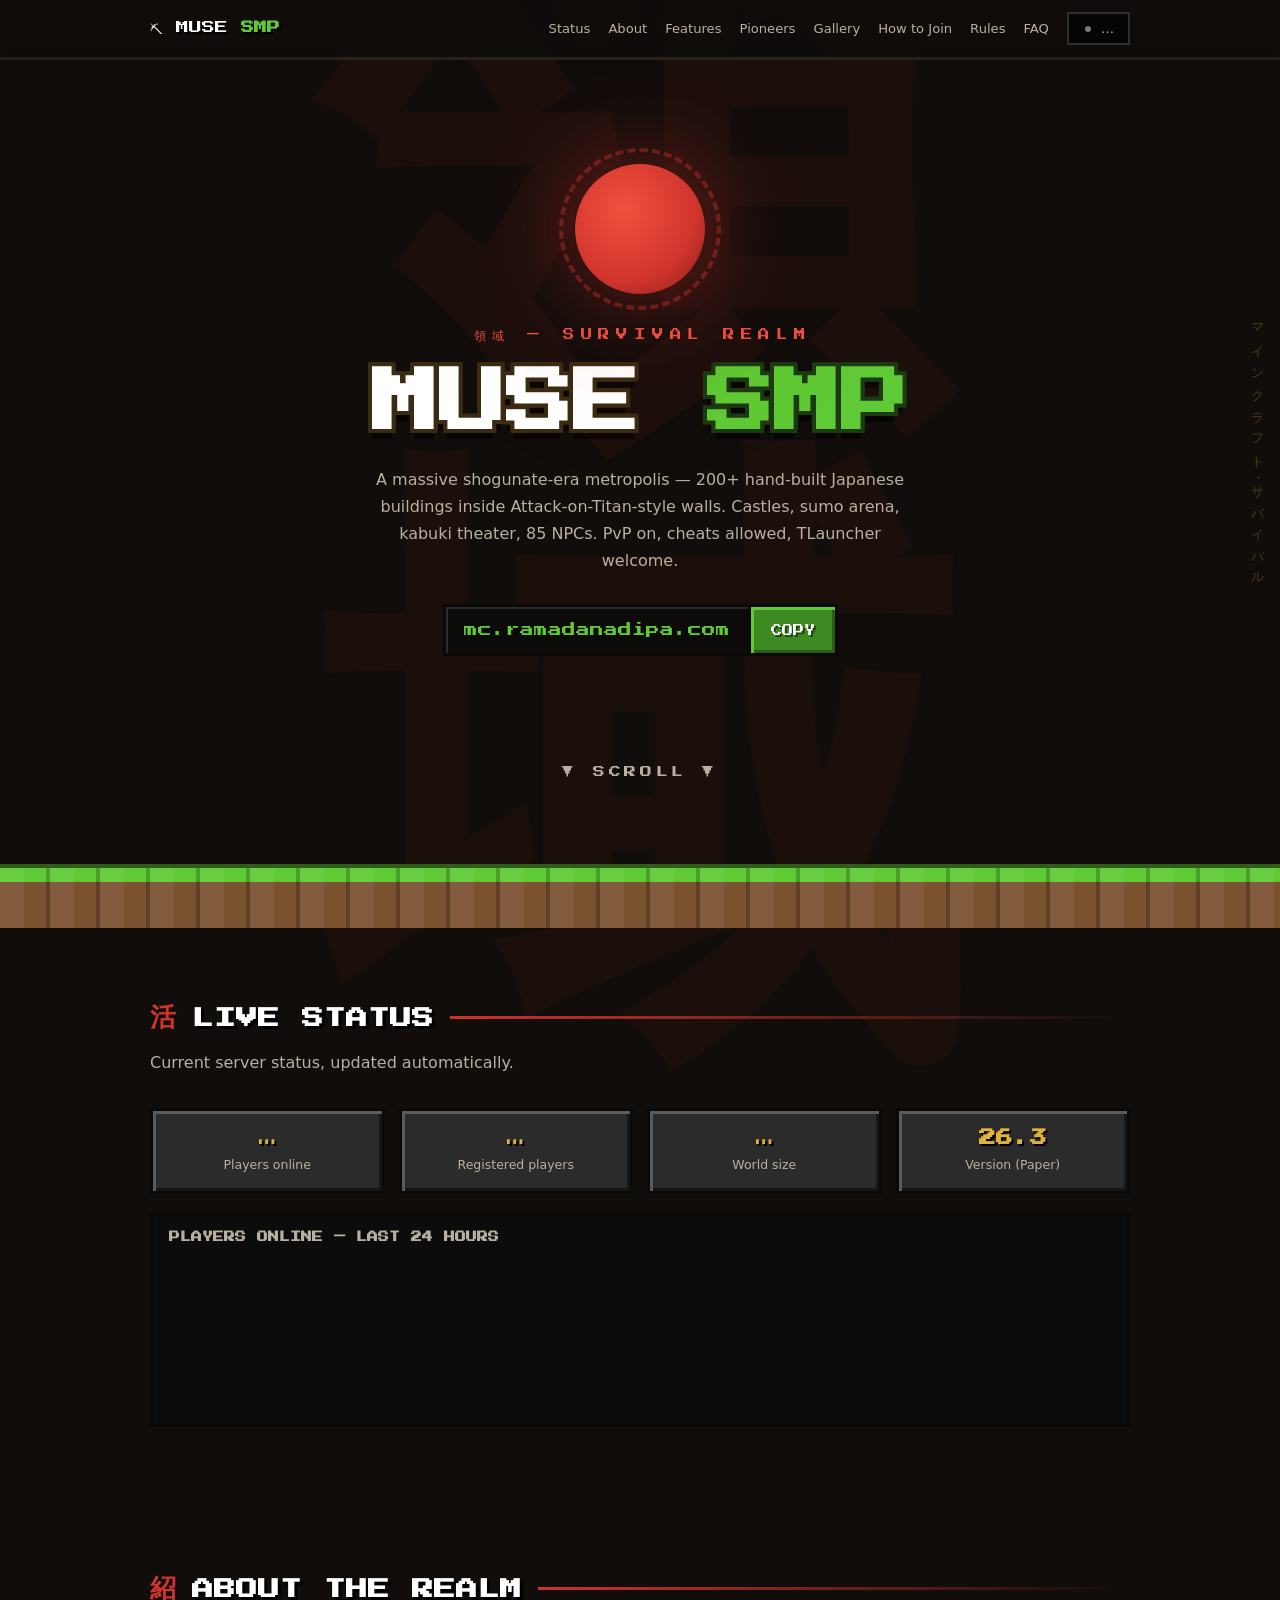
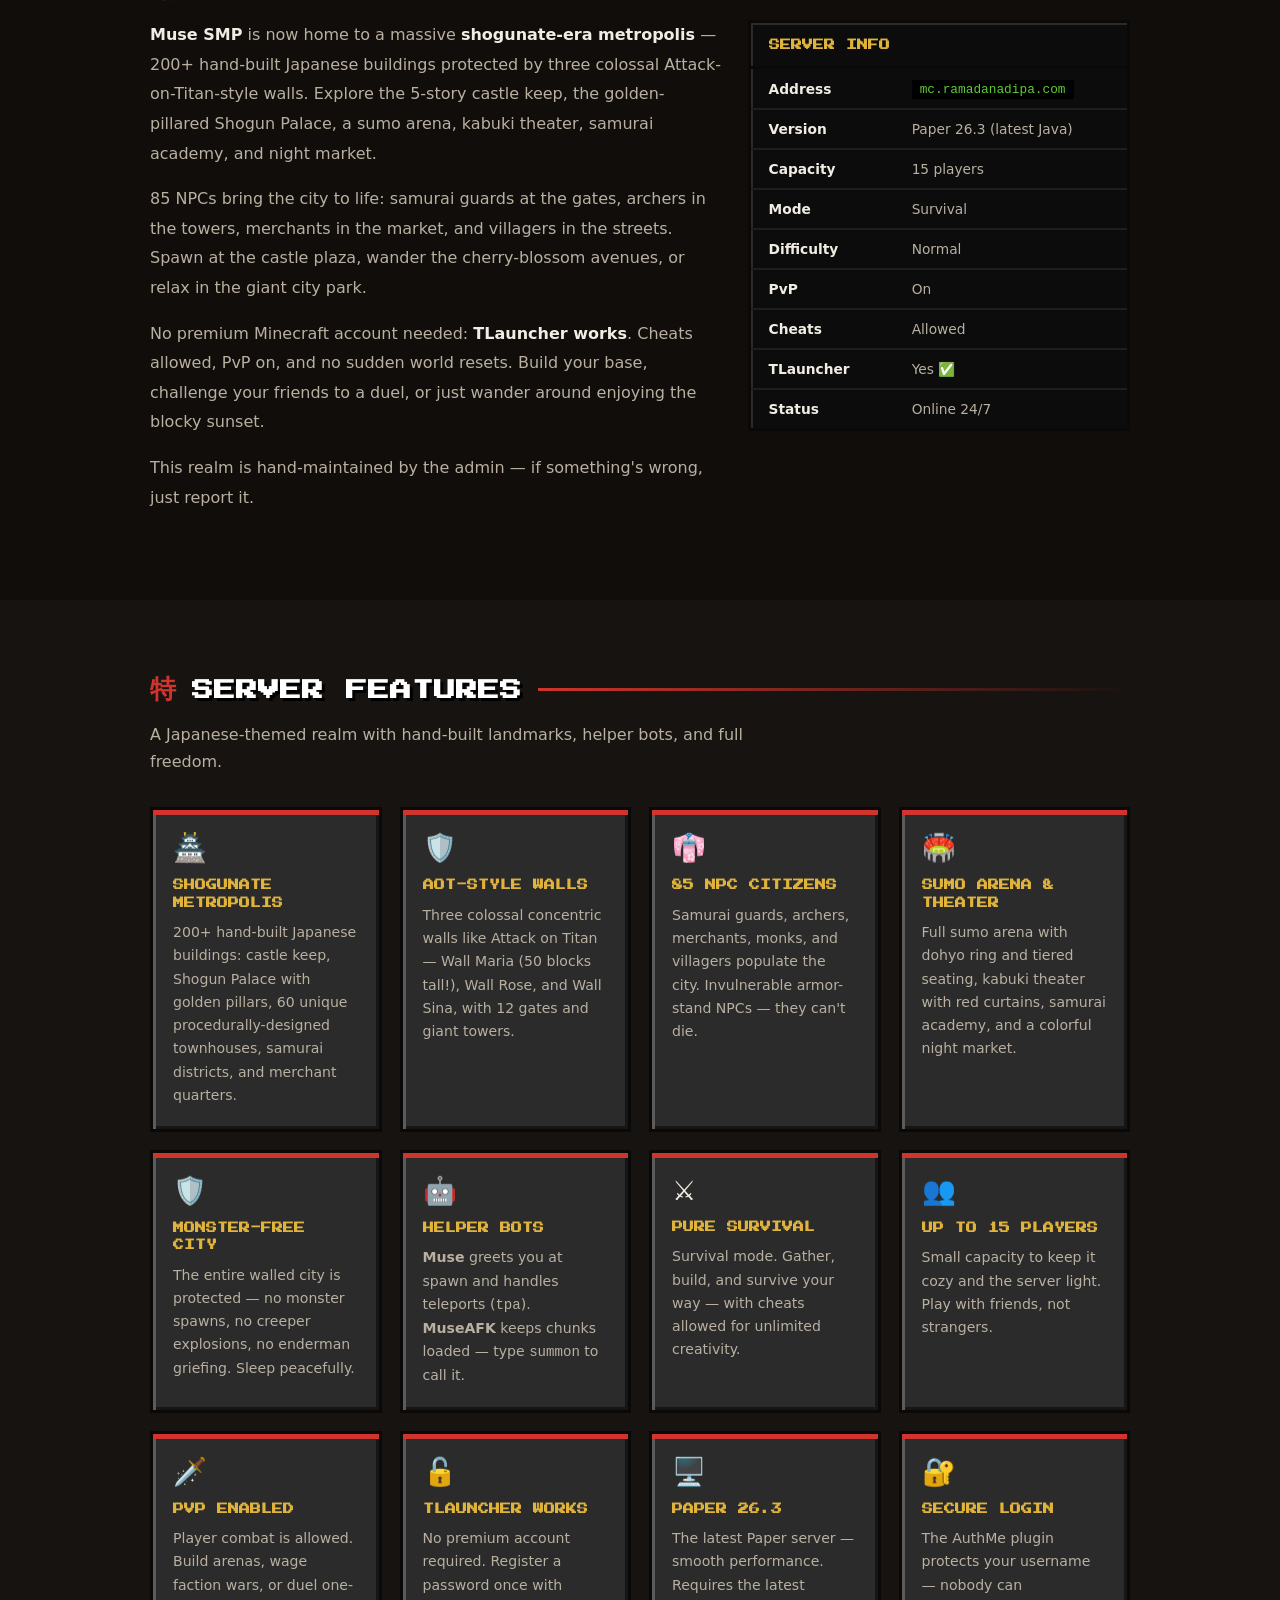
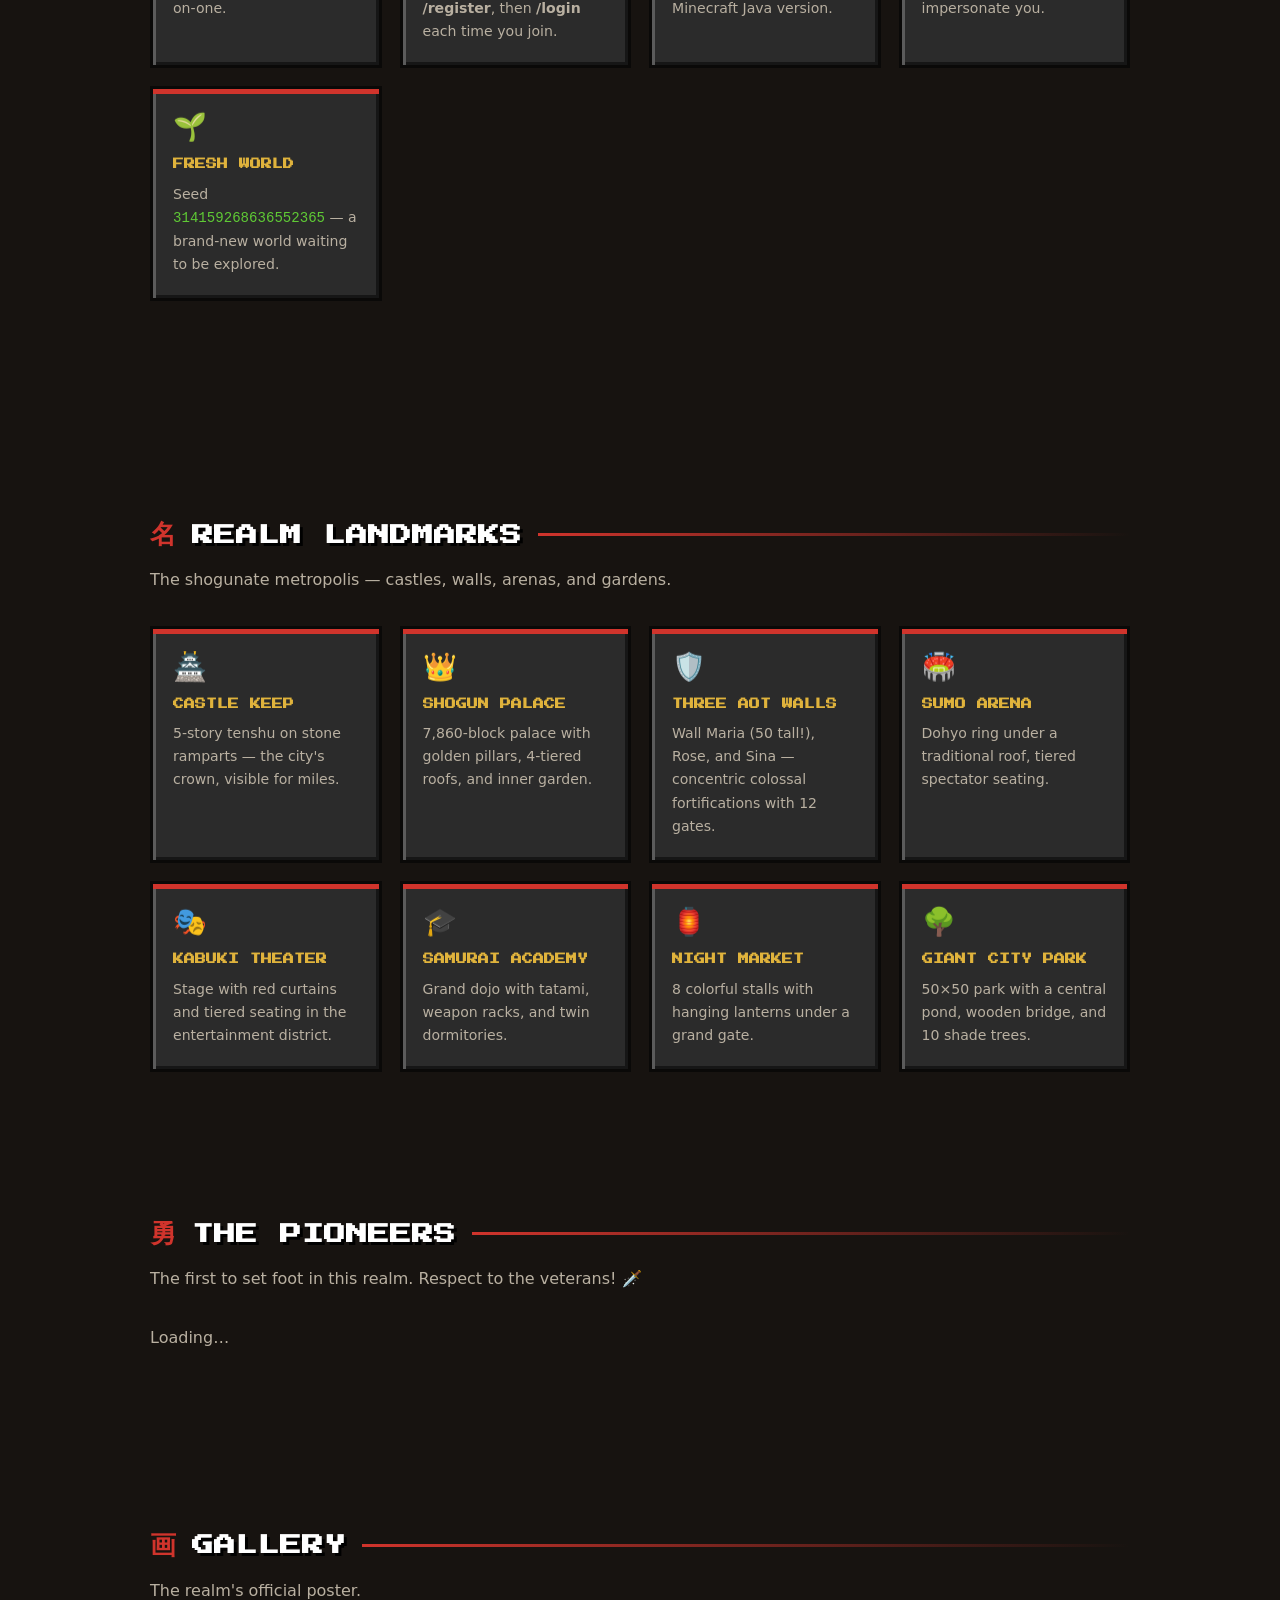
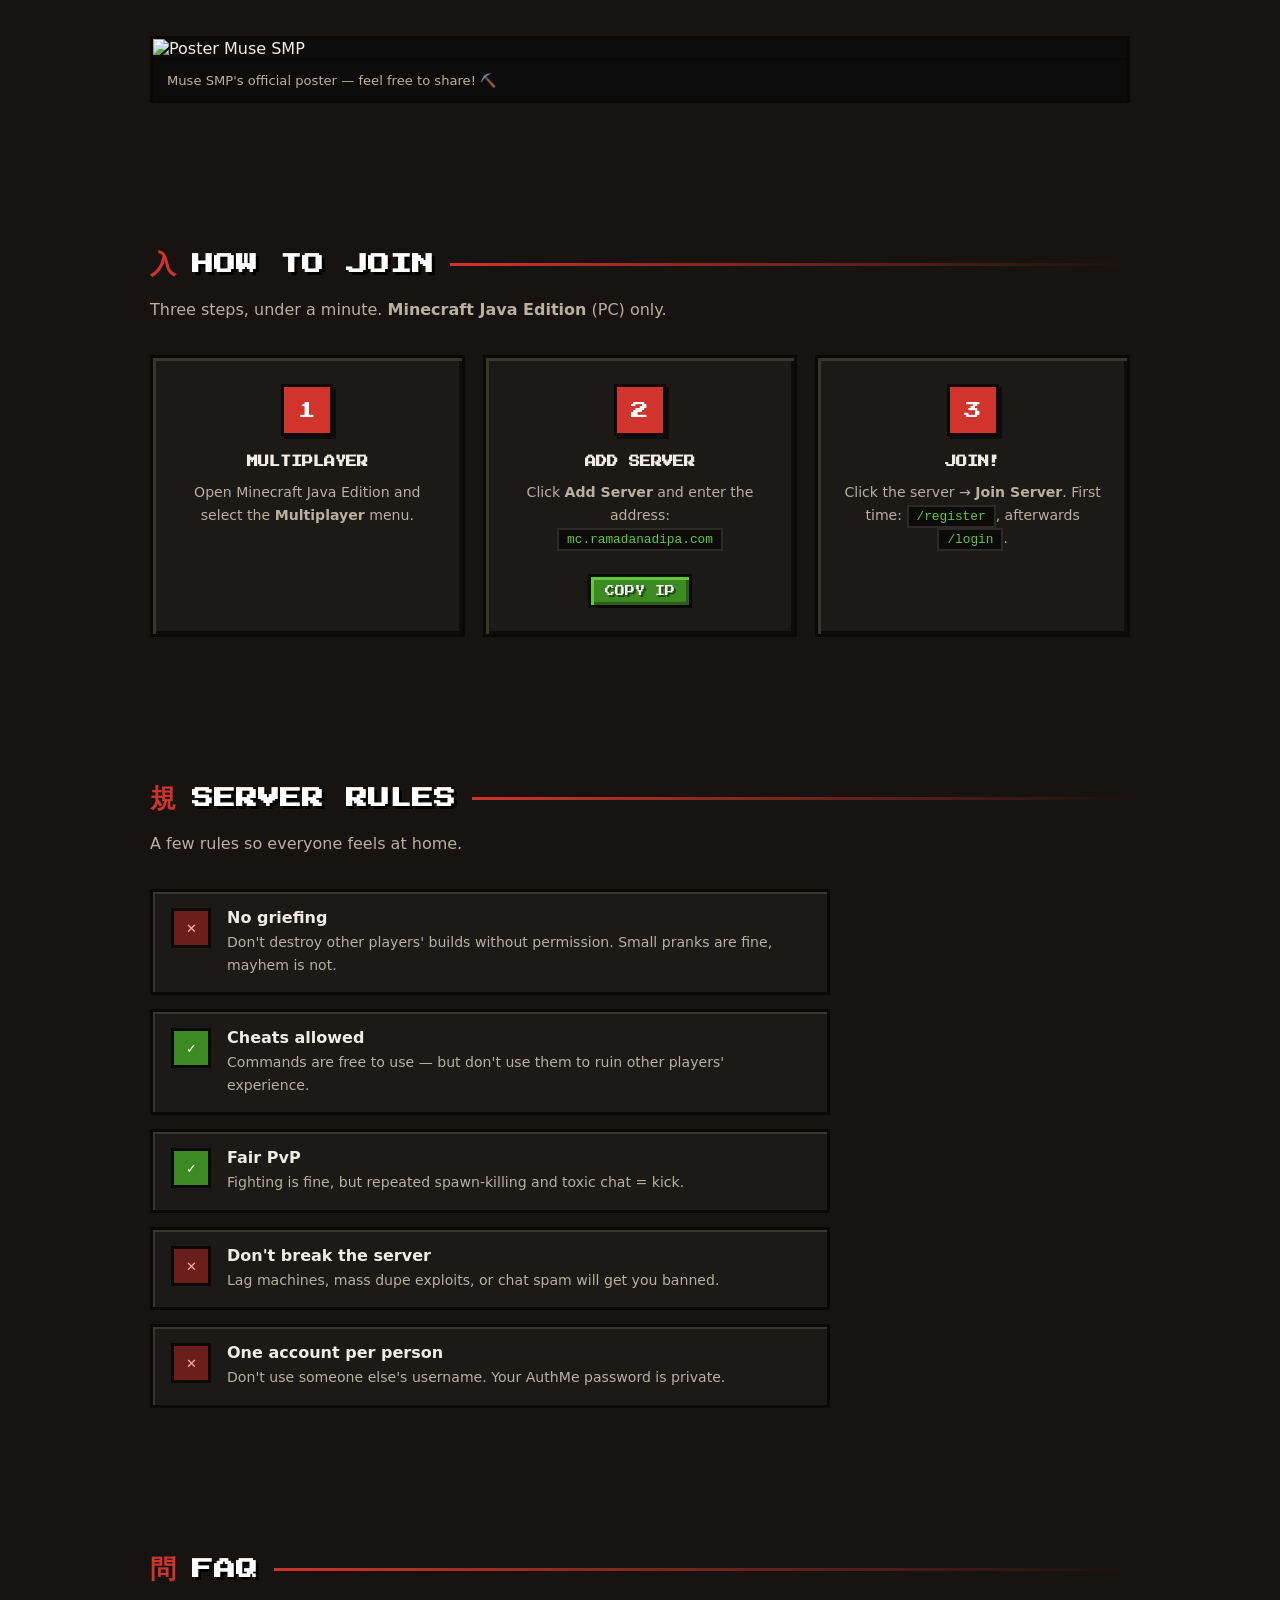
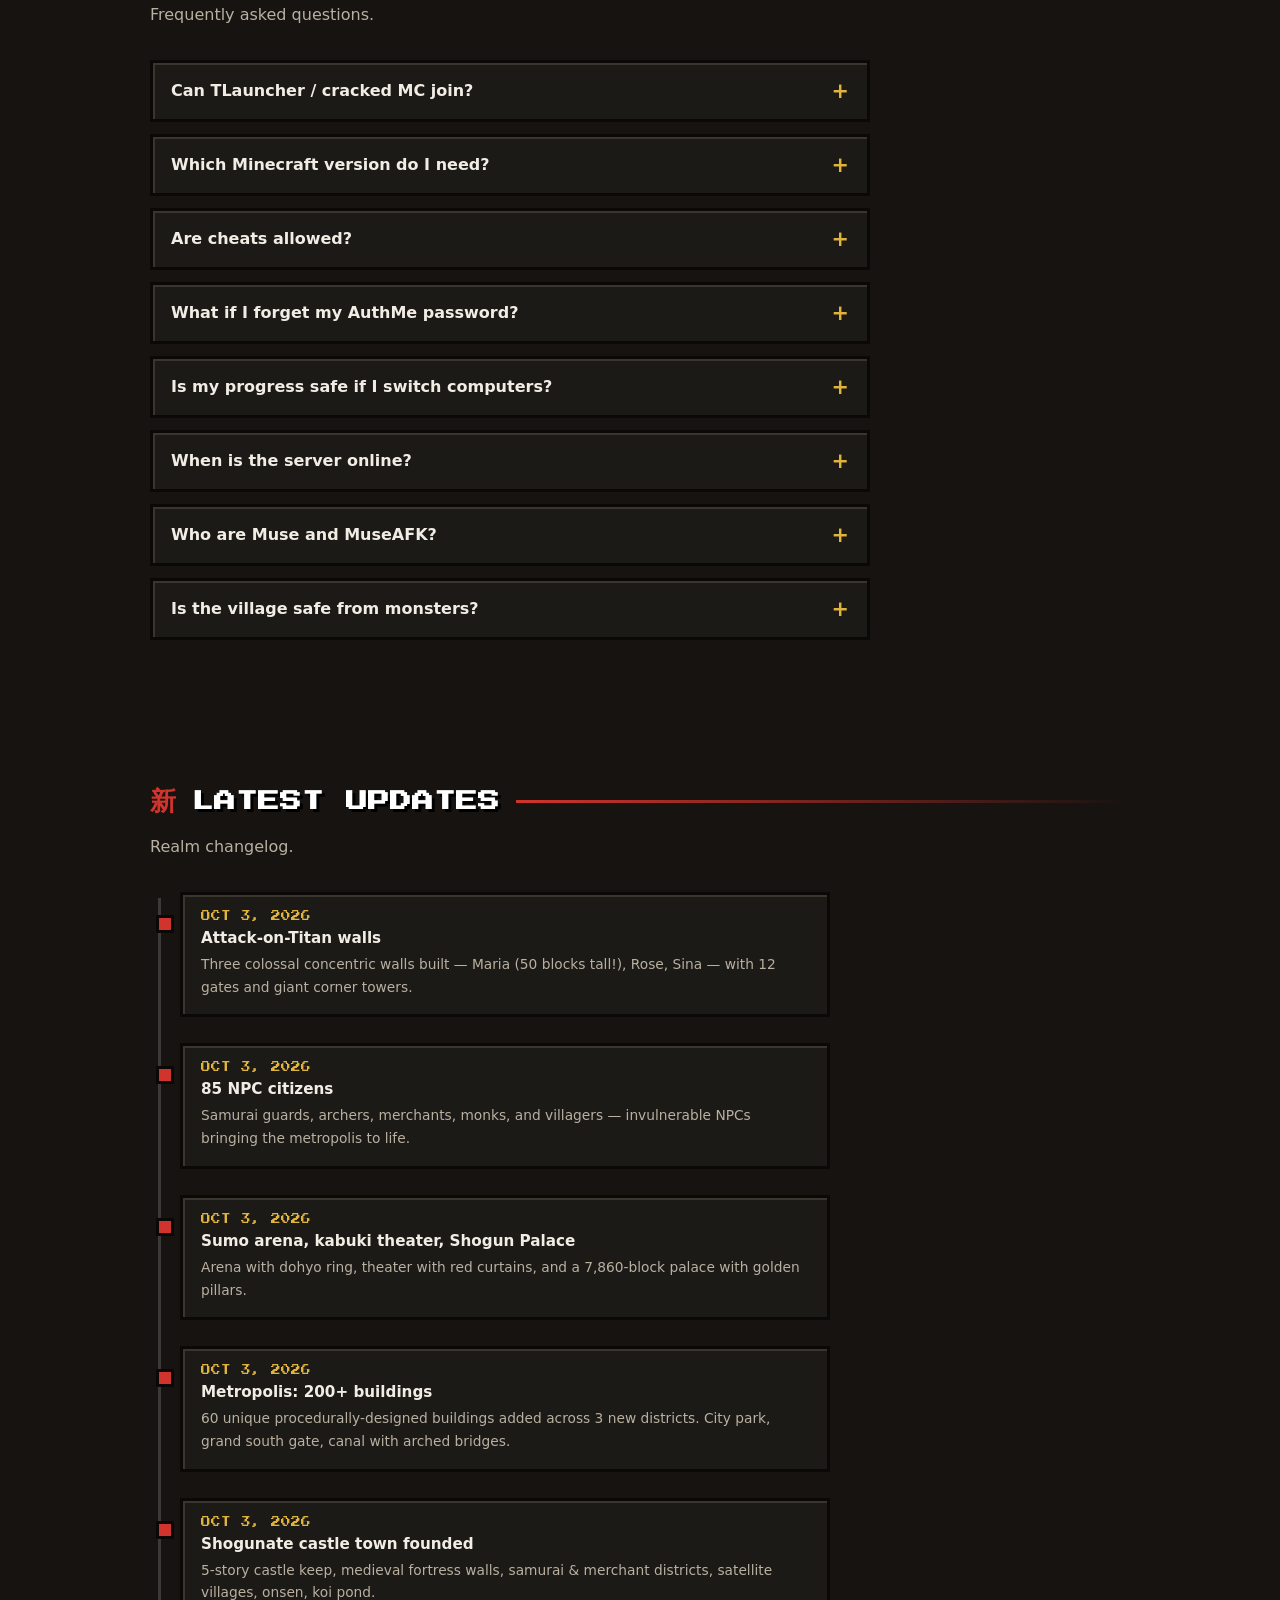
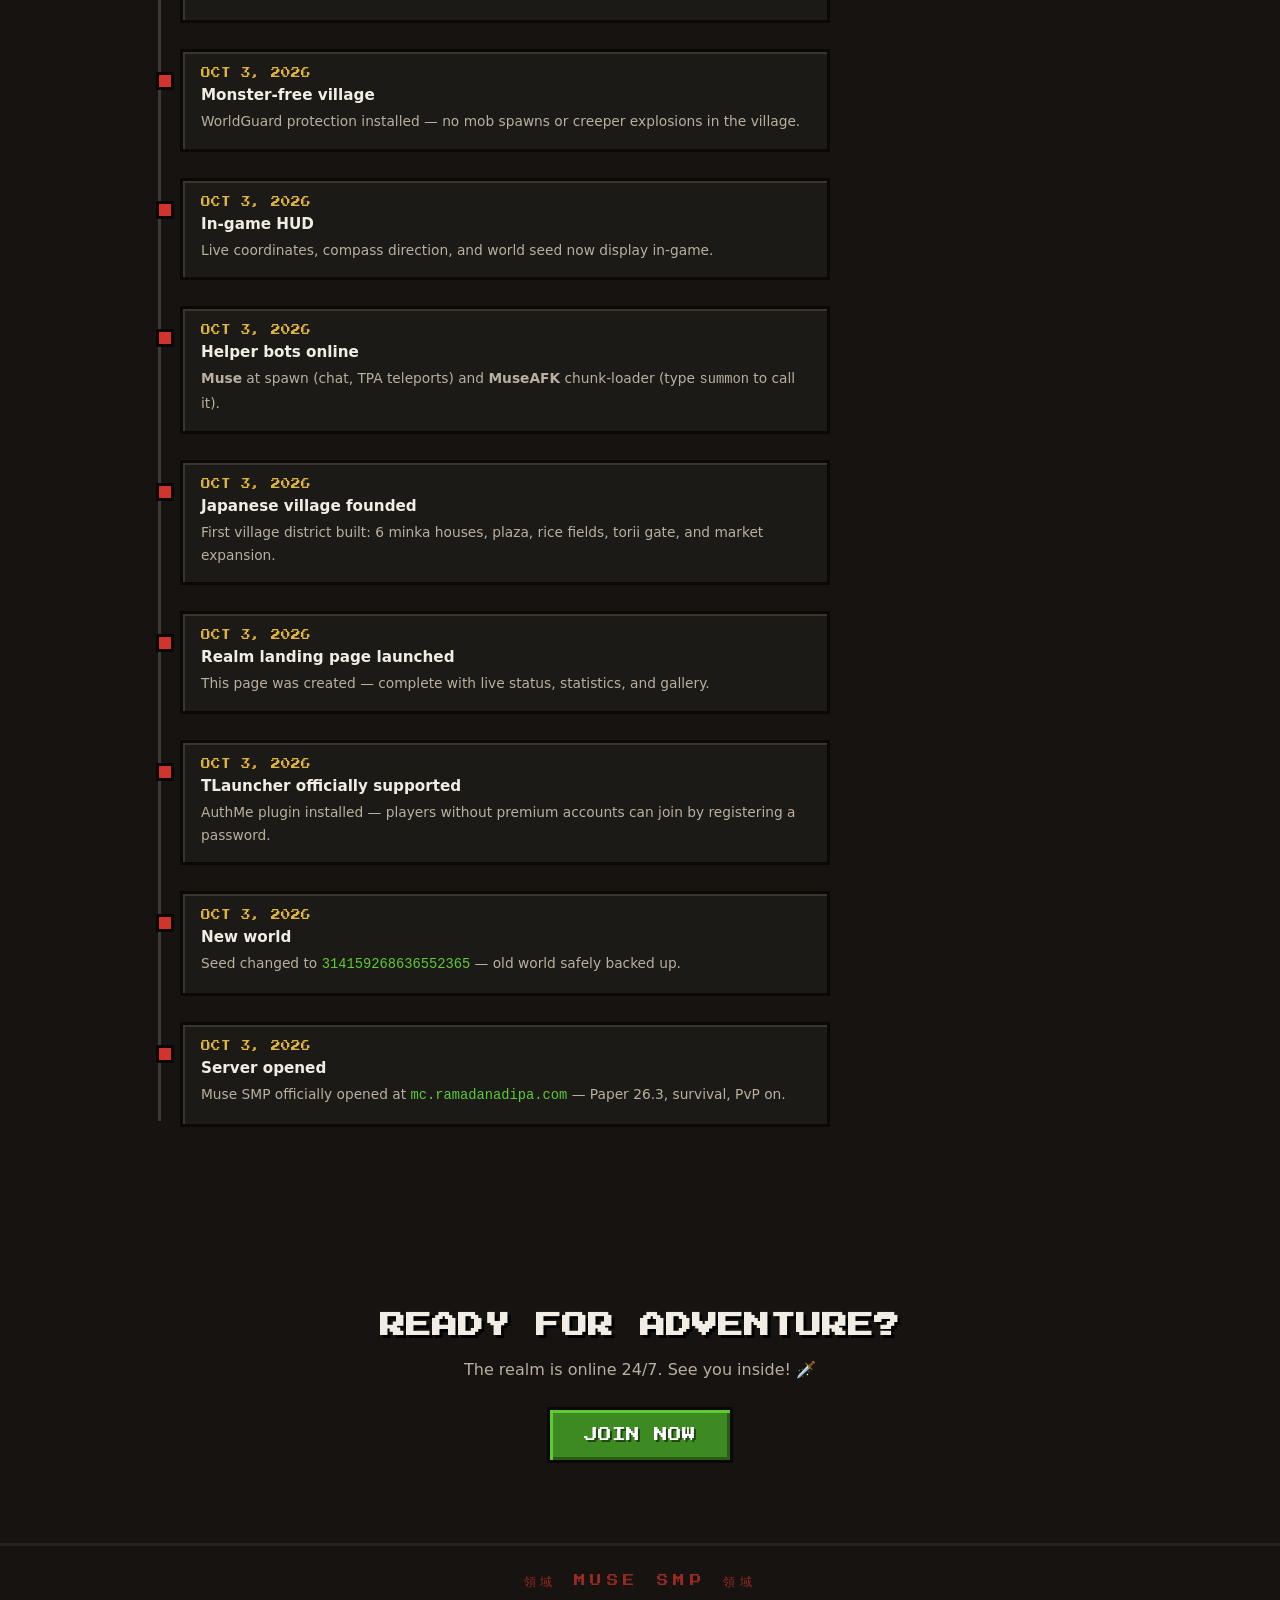
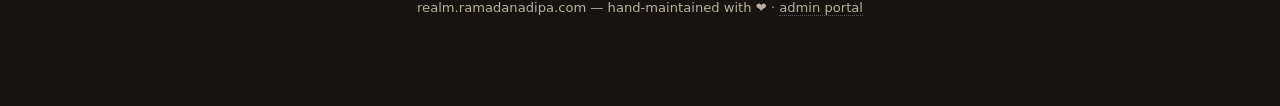
==== portal/static/landing.html @ baa90788 "Backup realm Minecraft: portal, generators, server config" ====
<!DOCTYPE html>
<html lang="en">
<head>
<meta charset="utf-8">
<meta name="viewport" content="width=device-width, initial-scale=1">
<title>Muse SMP — Survival Realm | mc.ramadanadipa.com</title>
<meta name="description" content="Muse SMP — Paper 26.3 Minecraft survival server. Join at mc.ramadanadipa.com. TLauncher works, PvP on, cheats allowed.">
<link rel="preconnect" href="https://fonts.googleapis.com">
<link rel="preconnect" href="https://fonts.gstatic.com" crossorigin>
<link href="https://fonts.googleapis.com/css2?family=Press+Start+2P&display=swap" rel="stylesheet">
<style>
:root{
  --bg:#100d0b; --bg2:#171310;
  --grass:#5fca35; --grass-d:#3d8a22;
  --dirt:#7a5230; --stone:#2b2b2b; --stone-hi:#5b5b5b;
  --crimson:#d0342c; --crimson-hi:#f0503f;
  --gold:#e0b33c; --txt:#f2ede4; --dim:#b9b0a1;
  --edge:#0a0908;
}
*{box-sizing:border-box;margin:0;padding:0}
html{scroll-behavior:smooth}
body{background:var(--bg);color:var(--txt);font-family:"Segoe UI",system-ui,-apple-system,sans-serif;overflow-x:hidden}
.px{font-family:"Press Start 2P",monospace}
.kanji-bg{position:fixed;top:50%;left:50%;transform:translate(-50%,-50%);font-size:min(72vw,640px);line-height:1;color:rgba(208,52,44,.055);pointer-events:none;user-select:none;z-index:0;font-weight:700}
.vertical-jp{position:fixed;right:14px;top:50%;transform:translateY(-50%);writing-mode:vertical-rl;letter-spacing:.55em;z-index:0;color:rgba(224,179,60,.28);font-size:.8rem;pointer-events:none;user-select:none}
.wrap{position:relative;z-index:1;max-width:1020px;margin:0 auto;padding:0 20px}

/* nav */
nav{position:fixed;top:0;left:0;right:0;z-index:50;background:rgba(16,13,11,.92);border-bottom:3px solid #26211c;backdrop-filter:blur(6px)}
.nav-in{max-width:1020px;margin:0 auto;padding:12px 20px;display:flex;align-items:center;justify-content:space-between;gap:12px}
.brand{font-family:"Press Start 2P",monospace;font-size:.8rem;color:#fff;text-shadow:2px 2px 0 #000;text-decoration:none}
.brand b{color:var(--grass)}
.nav-links{display:flex;gap:18px;align-items:center}
.nav-links a{color:var(--dim);text-decoration:none;font-size:.82rem}
.nav-links a:hover{color:var(--gold)}
.status-pill{display:inline-flex;align-items:center;gap:8px;background:rgba(0,0,0,.55);border:2px solid #2e2e2e;padding:7px 14px;font-size:.78rem;color:var(--dim);white-space:nowrap}
.dot{width:10px;height:10px;border-radius:50%;background:#777;border:2px solid #000;display:inline-block;flex-shrink:0}
.dot.on{background:var(--grass);box-shadow:0 0 10px var(--grass)}
.dot.off{background:var(--crimson)}
@media(max-width:760px){.nav-links a{display:none}.nav-links a.keep{display:inline}}

/* hero */
.hero{min-height:96vh;display:flex;flex-direction:column;justify-content:center;align-items:center;text-align:center;position:relative;padding:110px 20px 60px}
.sun{width:130px;height:130px;border-radius:50%;background:radial-gradient(circle at 38% 35%,var(--crimson-hi),var(--crimson) 62%,#7e1f1a);box-shadow:0 0 90px rgba(208,52,44,.5),0 0 220px rgba(208,52,44,.22);margin-bottom:34px;position:relative}
.sun::after{content:"";position:absolute;inset:-16px;border:4px dashed rgba(208,52,44,.4);border-radius:50%;animation:spin 40s linear infinite}
@keyframes spin{to{transform:rotate(360deg)}}
.kicker{color:var(--crimson-hi);letter-spacing:.5em;font-size:.72rem;margin-bottom:18px;text-indent:.5em}
.title{font-size:clamp(1.7rem,7vw,4.2rem);line-height:1.25;color:#fff;text-shadow:0 4px 0 #3a2c12,4px 0 0 #3a2c12,-4px 0 0 #3a2c12,0 -4px 0 #3a2c12,4px 4px 0 #3a2c12,-4px 4px 0 #3a2c12,4px -4px 0 #3a2c12,-4px -4px 0 #3a2c12,0 10px 0 rgba(0,0,0,.55);margin-bottom:20px}
.title .g{color:var(--grass);text-shadow:0 4px 0 #1d3a12,4px 0 0 #1d3a12,-4px 0 0 #1d3a12,0 -4px 0 #1d3a12,4px 4px 0 #1d3a12,-4px 4px 0 #1d3a12,4px -4px 0 #1d3a12,-4px -4px 0 #1d3a12,0 10px 0 rgba(0,0,0,.55)}
.tagline{color:var(--dim);max-width:560px;line-height:1.7;margin-bottom:30px}
.addr-chip{display:flex;align-items:stretch;margin-bottom:18px;flex-wrap:wrap;justify-content:center}
.addr-chip code{font-family:"Press Start 2P",monospace;font-size:clamp(.62rem,2.4vw,.85rem);background:#0c0b0a;border:3px solid var(--edge);border-right:none;padding:16px 18px;color:var(--grass);box-shadow:inset 2px 2px 0 #2a2a2a}
.mc-btn{font-family:"Press Start 2P",monospace;font-size:.7rem;color:#fff;cursor:pointer;background:#5a5a5a;border:3px solid var(--edge);padding:14px 20px;box-shadow:inset 3px 3px 0 #8a8a8a,inset -3px -3px 0 #333;text-shadow:2px 2px 0 rgba(0,0,0,.5);text-decoration:none;display:inline-block}
.mc-btn:hover{filter:brightness(1.15)}
.mc-btn:active{transform:translateY(2px)}
.mc-btn.green{background:var(--grass-d);box-shadow:inset 3px 3px 0 var(--grass),inset -3px -3px 0 #2a5c17}
.mc-btn.small{padding:9px 14px;font-size:.62rem}
.players-online{display:flex;align-items:center;gap:10px;margin:6px 0 26px;min-height:44px;flex-wrap:wrap;justify-content:center}
.head{width:40px;height:40px;image-rendering:pixelated;border:3px solid var(--edge);background:#1a1a1a}
.pname{font-size:.75rem;color:var(--dim);margin:-6px 8px 0 -4px}
.scroll-hint{position:absolute;bottom:86px;color:var(--dim);font-size:.75rem;letter-spacing:.3em;animation:bob 2.2s ease-in-out infinite}
@keyframes bob{50%{transform:translateY(8px)}}

.terrain{height:64px;position:relative;z-index:1;background:linear-gradient(var(--grass) 0 14px,var(--dirt) 14px 100%);border-top:4px solid #2c5c18;image-rendering:pixelated}
.terrain::before{content:"";position:absolute;inset:0;background:repeating-linear-gradient(90deg,transparent 0 46px,rgba(0,0,0,.22) 46px 50px),repeating-linear-gradient(90deg,rgba(255,255,255,.06) 0 24px,transparent 24px 50px)}

section{padding:72px 0;position:relative}
.sec-head{display:flex;align-items:center;gap:16px;margin-bottom:14px}
.sec-head h2{font-size:clamp(.95rem,3.4vw,1.35rem);color:#fff;text-shadow:3px 3px 0 #000;white-space:nowrap}
.sec-head .kanji{color:var(--crimson);font-size:1.6rem;font-weight:700}
.sec-head .line{flex:1;height:3px;background:linear-gradient(90deg,var(--crimson),transparent)}
.sec-sub{color:var(--dim);margin-bottom:32px;line-height:1.7;max-width:640px}

/* stats */
.stats{display:grid;grid-template-columns:repeat(auto-fit,minmax(150px,1fr));gap:14px;margin-bottom:18px}
.stat{background:var(--stone);border:3px solid var(--edge);box-shadow:inset 3px 3px 0 var(--stone-hi),inset -3px -3px 0 #161616;padding:18px 14px;text-align:center}
.stat b{display:block;font-family:"Press Start 2P",monospace;font-size:1.05rem;color:var(--gold);margin-bottom:8px;text-shadow:2px 2px 0 #000}
.stat span{color:var(--dim);font-size:.78rem}
.chart-box{background:#0c0c0c;border:3px solid var(--edge);padding:16px}
.chart-box h3{font-family:"Press Start 2P",monospace;font-size:.68rem;color:var(--dim);margin-bottom:12px}
#hist-chart{width:100%;height:150px}

/* cards */
.cards{display:grid;grid-template-columns:repeat(auto-fit,minmax(220px,1fr));gap:18px}
.card{background:var(--stone);border:3px solid var(--edge);padding:22px 20px;position:relative;box-shadow:inset 3px 3px 0 var(--stone-hi),inset -3px -3px 0 #161616;transition:transform .15s ease}
.card:hover{transform:translateY(-4px)}
.card::before{content:"";position:absolute;top:0;left:0;width:100%;height:5px;background:var(--crimson)}
.card .ico{font-size:1.7rem;margin-bottom:12px}
.card h3{font-family:"Press Start 2P",monospace;font-size:.68rem;margin-bottom:10px;color:var(--gold);line-height:1.6}
.card p{color:var(--dim);font-size:.88rem;line-height:1.65}

/* about */
.about-grid{display:grid;grid-template-columns:1.2fr .8fr;gap:24px;align-items:start}
@media(max-width:720px){.about-grid{grid-template-columns:1fr}}
.about-text p{color:var(--dim);line-height:1.85;margin-bottom:16px}
.about-text p b{color:var(--txt)}
.facts{background:#0c0c0c;border:3px solid var(--edge);box-shadow:inset 2px 2px 0 #2a2a2a}
.facts h3{font-family:"Press Start 2P",monospace;font-size:.68rem;color:var(--gold);padding:16px 18px;border-bottom:3px solid var(--edge)}
.facts table{width:100%;border-collapse:collapse;font-size:.86rem}
.facts td{padding:11px 18px;border-bottom:2px solid #1e1e1e;color:var(--dim)}
.facts td:first-child{color:var(--txt);font-weight:bold;width:38%}
.facts tr:last-child td{border-bottom:none}
.facts td code{color:var(--grass);background:#000;padding:2px 8px;font-size:.8rem}

/* perintis */
.pioneers{display:grid;grid-template-columns:repeat(auto-fit,minmax(200px,1fr));gap:18px}
.pioneer{background:var(--stone);border:3px solid var(--edge);box-shadow:inset 3px 3px 0 var(--stone-hi),inset -3px -3px 0 #161616;padding:22px 18px;text-align:center;position:relative;transition:transform .15s ease}
.pioneer:hover{transform:translateY(-4px)}
.pioneer .rank{position:absolute;top:-3px;left:-3px;font-family:"Press Start 2P",monospace;font-size:.62rem;background:var(--gold);color:#3a2c12;padding:8px 10px;border:3px solid var(--edge)}
.pioneer img{width:64px;height:64px;image-rendering:pixelated;border:3px solid var(--edge);margin-bottom:10px;background:#1a1a1a}
.pioneer h3{font-family:"Press Start 2P",monospace;font-size:.66rem;margin-bottom:8px;word-break:break-all}
.pioneer .last{color:var(--dim);font-size:.78rem}

/* update timeline */
.timeline{max-width:680px;position:relative;padding-left:30px}
.timeline::before{content:"";position:absolute;left:8px;top:6px;bottom:6px;width:3px;background:#3a3a3a}
.tl-item{position:relative;margin-bottom:26px;background:#1c1a17;border:3px solid var(--edge);padding:16px 18px;box-shadow:inset 2px 2px 0 #3a352d}
.tl-item::before{content:"";position:absolute;left:-27px;top:20px;width:12px;height:12px;background:var(--crimson);border:3px solid var(--edge)}
.tl-item .date{font-family:"Press Start 2P",monospace;font-size:.6rem;color:var(--gold);margin-bottom:8px}
.tl-item h3{font-size:.95rem;margin-bottom:6px}
.tl-item p{color:var(--dim);font-size:.86rem;line-height:1.65}

/* back to top */
#to-top{position:fixed;right:18px;bottom:18px;z-index:60;display:none;font-size:.8rem}
#to-top.show{display:inline-block}
.gallery{display:grid;grid-template-columns:repeat(auto-fit,minmax(280px,1fr));gap:18px}
.g-item{border:3px solid var(--edge);overflow:hidden;background:#0c0c0c;position:relative}
.g-item img{width:100%;display:block;transition:transform .3s ease}
.g-item:hover img{transform:scale(1.03)}
.g-cap{padding:12px 14px;font-size:.82rem;color:var(--dim);border-top:3px solid var(--edge)}

/* steps */
.steps{display:grid;grid-template-columns:repeat(auto-fit,minmax(220px,1fr));gap:18px}
.step{background:#1c1a17;border:3px solid var(--edge);padding:26px 20px;text-align:center;box-shadow:inset 3px 3px 0 #3a352d,inset -3px -3px 0 #0e0d0b}
.step .num{font-family:"Press Start 2P",monospace;font-size:1.1rem;color:#fff;background:var(--crimson);width:52px;height:52px;display:flex;align-items:center;justify-content:center;margin:0 auto 16px;border:3px solid var(--edge);box-shadow:3px 3px 0 rgba(0,0,0,.5)}
.step h3{font-family:"Press Start 2P",monospace;font-size:.7rem;margin-bottom:10px;line-height:1.7}
.step p{color:var(--dim);font-size:.88rem;line-height:1.65}
.step p code{color:var(--grass);background:#0c0b0a;padding:2px 8px;border:2px solid #2a2a2a;font-size:.8rem}

/* rules */
.rules{list-style:none;display:grid;gap:14px;max-width:680px}
.rules li{display:flex;gap:16px;align-items:flex-start;background:#1c1a17;border:3px solid var(--edge);padding:16px 18px;box-shadow:inset 2px 2px 0 #3a352d}
.rules .mark{font-family:"Press Start 2P",monospace;font-size:.8rem;flex-shrink:0;width:40px;height:40px;display:flex;align-items:center;justify-content:center;border:3px solid var(--edge)}
.mark.ok{background:var(--grass-d);color:#fff}
.mark.no{background:#6b1f1b;color:#ffb3ab}
.rules b{display:block;margin-bottom:4px}
.rules p{color:var(--dim);font-size:.88rem;line-height:1.6}

/* faq */
.faq{max-width:720px;display:grid;gap:12px}
.faq details{background:#1c1a17;border:3px solid var(--edge);box-shadow:inset 2px 2px 0 #3a352d}
.faq summary{cursor:pointer;padding:16px 18px;font-weight:bold;list-style:none;display:flex;justify-content:space-between;align-items:center;gap:10px}
.faq summary::-webkit-details-marker{display:none}
.faq summary::after{content:"+";color:var(--gold);font-size:1.3rem}
.faq details[open] summary::after{content:"−"}
.faq .a{padding:0 18px 18px;color:var(--dim);line-height:1.7;font-size:.9rem}
.faq .a code{color:var(--grass);background:#0c0b0a;padding:2px 8px;font-size:.82rem}

.cta{text-align:center;padding:80px 20px}
.cta h2{font-size:clamp(1rem,4vw,1.6rem);text-shadow:3px 3px 0 #000;margin-bottom:14px;line-height:1.6}
.cta p{color:var(--dim);margin-bottom:28px}
.cta .mc-btn{font-size:.85rem;padding:18px 34px}
footer{border-top:3px solid #26211c;padding:28px 20px;text-align:center;color:var(--dim);font-size:.82rem}
footer a{color:var(--dim);text-decoration:none;border-bottom:1px dotted #555}
footer a:hover{color:var(--gold)}
footer .jp{color:rgba(208,52,44,.7);letter-spacing:.4em;font-size:.72rem;margin-bottom:10px}
@media(max-width:640px){.vertical-jp{display:none}}
</style>
</head>
<body>
<div class="kanji-bg">領域</div>
<div class="vertical-jp">マインクラフト・サバイバル</div>

<nav>
  <div class="nav-in">
    <a class="brand" href="#top">⛏ MUSE <b>SMP</b></a>
    <div class="nav-links">
      <a href="#status">Status</a>
      <a href="#tentang">About</a>
      <a href="#fitur">Features</a>
      <a href="#perintis">Pioneers</a>
      <a href="#galeri">Gallery</a>
      <a href="#join">How to Join</a>
      <a href="#aturan">Rules</a>
      <a href="#faq">FAQ</a>
      <a class="keep status-pill" href="#status"><span class="dot" id="ndot"></span><span id="ntext">…</span></a>
    </div>
  </div>
</nav>

<header class="hero wrap" id="top">
  <div class="sun"></div>
  <p class="kicker px">領域 — SURVIVAL REALM</p>
  <h1 class="title px">MUSE <span class="g">SMP</span></h1>
  <p class="tagline">A massive shogunate-era metropolis — 200+ hand-built Japanese buildings inside Attack-on-Titan-style walls. Castles, sumo arena, kabuki theater, 85 NPCs. PvP on, cheats allowed, TLauncher welcome.</p>
  <div class="addr-chip">
    <code id="addr">mc.ramadanadipa.com</code>
    <button class="mc-btn green" id="copy-btn">COPY</button>
  </div>
  <div class="players-online" id="players-online"></div>
  <div class="scroll-hint px">▼ SCROLL ▼</div>
</header>

<div class="terrain"></div>

<section id="status">
  <div class="wrap">
    <div class="sec-head"><span class="kanji">活</span><h2 class="px">LIVE STATUS</h2><div class="line"></div></div>
    <p class="sec-sub">Current server status, updated automatically.</p>
    <div class="stats">
      <div class="stat"><b id="s-online">…</b><span>Players online</span></div>
      <div class="stat"><b id="s-reg">…</b><span>Registered players</span></div>
      <div class="stat"><b id="s-world">…</b><span>World size</span></div>
      <div class="stat"><b>26.3</b><span>Version (Paper)</span></div>
    </div>
    <div class="chart-box">
      <h3>PLAYERS ONLINE — LAST 24 HOURS</h3>
      <canvas id="hist-chart" width="900" height="150"></canvas>
    </div>
  </div>
</section>

<section id="tentang">
  <div class="wrap">
    <div class="sec-head"><span class="kanji">紹</span><h2 class="px">ABOUT THE REALM</h2><div class="line"></div></div>
    <div class="about-grid">
      <div class="about-text">
        <p><b>Muse SMP</b> is now home to a massive <b>shogunate-era metropolis</b> — 200+ hand-built Japanese buildings protected by three colossal Attack-on-Titan-style walls. Explore the 5-story castle keep, the golden-pillared Shogun Palace, a sumo arena, kabuki theater, samurai academy, and night market.</p>
        <p>85 NPCs bring the city to life: samurai guards at the gates, archers in the towers, merchants in the market, and villagers in the streets. Spawn at the castle plaza, wander the cherry-blossom avenues, or relax in the giant city park.</p>
        <p>No premium Minecraft account needed: <b>TLauncher works</b>. Cheats allowed, PvP on, and no sudden world resets. Build your base, challenge your friends to a duel, or just wander around enjoying the blocky sunset.</p>
        <p>This realm is hand-maintained by the admin — if something's wrong, just report it.</p>
      </div>
      <div class="facts">
        <h3>SERVER INFO</h3>
        <table>
          <tr><td>Address</td><td><code>mc.ramadanadipa.com</code></td></tr>
          <tr><td>Version</td><td>Paper 26.3 (latest Java)</td></tr>
          <tr><td>Capacity</td><td>15 players</td></tr>
          <tr><td>Mode</td><td>Survival</td></tr>
          <tr><td>Difficulty</td><td>Normal</td></tr>
          <tr><td>PvP</td><td>On</td></tr>
          <tr><td>Cheats</td><td>Allowed</td></tr>
          <tr><td>TLauncher</td><td>Yes ✅</td></tr>
          <tr><td>Status</td><td>Online 24/7</td></tr>
        </table>
      </div>
    </div>
  </div>
</section>

<section id="fitur" style="background:var(--bg2)">
  <div class="wrap">
    <div class="sec-head"><span class="kanji">特</span><h2 class="px">SERVER FEATURES</h2><div class="line"></div></div>
    <p class="sec-sub">A Japanese-themed realm with hand-built landmarks, helper bots, and full freedom.</p>
    <div class="cards">
      <div class="card"><div class="ico">🏯</div><h3>SHOGUNATE METROPOLIS</h3><p>200+ hand-built Japanese buildings: castle keep, Shogun Palace with golden pillars, 60 unique procedurally-designed townhouses, samurai districts, and merchant quarters.</p></div>
      <div class="card"><div class="ico">🛡️</div><h3>AOT-STYLE WALLS</h3><p>Three colossal concentric walls like Attack on Titan — Wall Maria (50 blocks tall!), Wall Rose, and Wall Sina, with 12 gates and giant towers.</p></div>
      <div class="card"><div class="ico">👘</div><h3>85 NPC CITIZENS</h3><p>Samurai guards, archers, merchants, monks, and villagers populate the city. Invulnerable armor-stand NPCs — they can't die.</p></div>
      <div class="card"><div class="ico">🏟️</div><h3>SUMO ARENA & THEATER</h3><p>Full sumo arena with dohyo ring and tiered seating, kabuki theater with red curtains, samurai academy, and a colorful night market.</p></div>
      <div class="card"><div class="ico">🛡️</div><h3>MONSTER-FREE CITY</h3><p>The entire walled city is protected — no monster spawns, no creeper explosions, no enderman griefing. Sleep peacefully.</p></div>
      <div class="card"><div class="ico">🤖</div><h3>HELPER BOTS</h3><p><b>Muse</b> greets you at spawn and handles teleports (<code>tpa</code>). <b>MuseAFK</b> keeps chunks loaded — type <code>summon</code> to call it.</p></div>
      <div class="card"><div class="ico">⚔️</div><h3>PURE SURVIVAL</h3><p>Survival mode. Gather, build, and survive your way — with cheats allowed for unlimited creativity.</p></div>
      <div class="card"><div class="ico">👥</div><h3>UP TO 15 PLAYERS</h3><p>Small capacity to keep it cozy and the server light. Play with friends, not strangers.</p></div>
      <div class="card"><div class="ico">🗡️</div><h3>PVP ENABLED</h3><p>Player combat is allowed. Build arenas, wage faction wars, or duel one-on-one.</p></div>
      <div class="card"><div class="ico">🔓</div><h3>TLAUNCHER WORKS</h3><p>No premium account required. Register a password once with <b>/register</b>, then <b>/login</b> each time you join.</p></div>
      <div class="card"><div class="ico">🖥️</div><h3>PAPER 26.3</h3><p>The latest Paper server — smooth performance. Requires the latest Minecraft Java version.</p></div>
      <div class="card"><div class="ico">🔐</div><h3>SECURE LOGIN</h3><p>The AuthMe plugin protects your username — nobody can impersonate you.</p></div>
      <div class="card"><div class="ico">🌱</div><h3>FRESH WORLD</h3><p>Seed <code style="color:var(--grass)">314159268636552365</code> — a brand-new world waiting to be explored.</p></div>
    </div>
  </div>
</section>

<section id="perintis" style="background:var(--bg2)">

<section id="landmark">
  <div class="wrap">
    <div class="sec-head"><span class="kanji">名</span><h2 class="px">REALM LANDMARKS</h2><div class="line"></div></div>
    <p class="sec-sub">The shogunate metropolis — castles, walls, arenas, and gardens.</p>
    <div class="cards">
      <div class="card"><div class="ico">🏯</div><h3>CASTLE KEEP</h3><p>5-story tenshu on stone ramparts — the city's crown, visible for miles.</p></div>
      <div class="card"><div class="ico">👑</div><h3>SHOGUN PALACE</h3><p>7,860-block palace with golden pillars, 4-tiered roofs, and inner garden.</p></div>
      <div class="card"><div class="ico">🛡️</div><h3>THREE AOT WALLS</h3><p>Wall Maria (50 tall!), Rose, and Sina — concentric colossal fortifications with 12 gates.</p></div>
      <div class="card"><div class="ico">🏟️</div><h3>SUMO ARENA</h3><p>Dohyo ring under a traditional roof, tiered spectator seating.</p></div>
      <div class="card"><div class="ico">🎭</div><h3>KABUKI THEATER</h3><p>Stage with red curtains and tiered seating in the entertainment district.</p></div>
      <div class="card"><div class="ico">🎓</div><h3>SAMURAI ACADEMY</h3><p>Grand dojo with tatami, weapon racks, and twin dormitories.</p></div>
      <div class="card"><div class="ico">🏮</div><h3>NIGHT MARKET</h3><p>8 colorful stalls with hanging lanterns under a grand gate.</p></div>
      <div class="card"><div class="ico">🌳</div><h3>GIANT CITY PARK</h3><p>50×50 park with a central pond, wooden bridge, and 10 shade trees.</p></div>
    </div>
  </div>
</section>

<section id="perintis" style="background:var(--bg2)">
  <div class="wrap">
    <div class="sec-head"><span class="kanji">勇</span><h2 class="px">THE PIONEERS</h2><div class="line"></div></div>
    <p class="sec-sub">The first to set foot in this realm. Respect to the veterans! 🗡️</p>
    <div class="pioneers" id="pioneers"><p class="sec-sub">Loading…</p></div>
  </div>
</section>

<section id="galeri">
  <div class="wrap">
    <div class="sec-head"><span class="kanji">画</span><h2 class="px">GALLERY</h2><div class="line"></div></div>
    <p class="sec-sub">The realm's official poster.</p>
    <div class="gallery">
      <div class="g-item">
        <img src="/static/poster.webp" alt="Poster Muse SMP" loading="lazy">
        <div class="g-cap">Muse SMP's official poster — feel free to share! ⛏️</div>
      </div>
    </div>
  </div>
</section>

<section id="join" style="background:var(--bg2)">
  <div class="wrap">
    <div class="sec-head"><span class="kanji">入</span><h2 class="px">HOW TO JOIN</h2><div class="line"></div></div>
    <p class="sec-sub">Three steps, under a minute. <b>Minecraft Java Edition</b> (PC) only.</p>
    <div class="steps">
      <div class="step"><div class="num">1</div><h3>MULTIPLAYER</h3><p>Open Minecraft Java Edition and select the <b>Multiplayer</b> menu.</p></div>
      <div class="step"><div class="num">2</div><h3>ADD SERVER</h3><p>Click <b>Add Server</b> and enter the address:<br><code>mc.ramadanadipa.com</code><br><br><button class="mc-btn small green" id="copy-btn2">COPY IP</button></p></div>
      <div class="step"><div class="num">3</div><h3>JOIN!</h3><p>Click the server → <b>Join Server</b>. First time: <code>/register</code>, afterwards <code>/login</code>.</p></div>
    </div>
  </div>
</section>

<section id="aturan">
  <div class="wrap">
    <div class="sec-head"><span class="kanji">規</span><h2 class="px">SERVER RULES</h2><div class="line"></div></div>
    <p class="sec-sub">A few rules so everyone feels at home.</p>
    <ul class="rules">
      <li><span class="mark no">✕</span><div><b>No griefing</b><p>Don't destroy other players' builds without permission. Small pranks are fine, mayhem is not.</p></div></li>
      <li><span class="mark ok">✓</span><div><b>Cheats allowed</b><p>Commands are free to use — but don't use them to ruin other players' experience.</p></div></li>
      <li><span class="mark ok">✓</span><div><b>Fair PvP</b><p>Fighting is fine, but repeated spawn-killing and toxic chat = kick.</p></div></li>
      <li><span class="mark no">✕</span><div><b>Don't break the server</b><p>Lag machines, mass dupe exploits, or chat spam will get you banned.</p></div></li>
      <li><span class="mark no">✕</span><div><b>One account per person</b><p>Don't use someone else's username. Your AuthMe password is private.</p></div></li>
    </ul>
  </div>
</section>

<section id="faq" style="background:var(--bg2)">
  <div class="wrap">
    <div class="sec-head"><span class="kanji">問</span><h2 class="px">FAQ</h2><div class="line"></div></div>
    <p class="sec-sub">Frequently asked questions.</p>
    <div class="faq">
      <details><summary>Can TLauncher / cracked MC join?</summary><div class="a">Yes. The server doesn't require a premium account. But you <b>must</b> register a password with <code>/register</code> when you first join, then <code>/login</code> every time after.</div></details>
      <details><summary>Which Minecraft version do I need?</summary><div class="a">The <b>latest</b> one (26.3). If yours is older, update via your launcher first — otherwise you'll be rejected with an "outdated" message.</div></details>
      <details><summary>Are cheats allowed?</summary><div class="a">Yes. Commands like <code>/gamemode</code>, <code>/give</code>, and <code>/tp</code> are free to use. Just don't use them to grief or ruin others' game.</div></details>
      <details><summary>What if I forget my AuthMe password?</summary><div class="a">Contact the admin — passwords can be reset from the portal. Never share your password with anyone.</div></details>
      <details><summary>Is my progress safe if I switch computers?</summary><div class="a">Yes, as long as you use the <b>same username</b> and remember your AuthMe password. Data is stored on the server.</div></details>
      <details><summary>When is the server online?</summary><div class="a">24/7, except for brief maintenance/restarts. Live status is shown at the top of this page.</div></details>
      <details><summary>Who are Muse and MuseAFK?</summary><div class="a"><b>Muse</b> is a helper bot at spawn — chat with it, or type <code>tpa &lt;player&gt;</code> to request a teleport. <b>MuseAFK</b> keeps chunks loaded for farms — type <code>summon</code> in chat to teleport it to you.</div></details>
      <details><summary>Is the village safe from monsters?</summary><div class="a">Yes! The entire village is a protected zone — monsters can't spawn there and creepers can't explode. The rest of the world is normal survival.</div></details>
    </div>
  </div>
</section>

<section id="update">
  <div class="wrap">
    <div class="sec-head"><span class="kanji">新</span><h2 class="px">LATEST UPDATES</h2><div class="line"></div></div>
    <p class="sec-sub">Realm changelog.</p>
    <div class="timeline">
      <div class="tl-item"><div class="date">OCT 3, 2026</div><h3>Attack-on-Titan walls</h3><p>Three colossal concentric walls built — Maria (50 blocks tall!), Rose, Sina — with 12 gates and giant corner towers.</p></div>
      <div class="tl-item"><div class="date">OCT 3, 2026</div><h3>85 NPC citizens</h3><p>Samurai guards, archers, merchants, monks, and villagers — invulnerable NPCs bringing the metropolis to life.</p></div>
      <div class="tl-item"><div class="date">OCT 3, 2026</div><h3>Sumo arena, kabuki theater, Shogun Palace</h3><p>Arena with dohyo ring, theater with red curtains, and a 7,860-block palace with golden pillars.</p></div>
      <div class="tl-item"><div class="date">OCT 3, 2026</div><h3>Metropolis: 200+ buildings</h3><p>60 unique procedurally-designed buildings added across 3 new districts. City park, grand south gate, canal with arched bridges.</p></div>
      <div class="tl-item"><div class="date">OCT 3, 2026</div><h3>Shogunate castle town founded</h3><p>5-story castle keep, medieval fortress walls, samurai & merchant districts, satellite villages, onsen, koi pond.</p></div>
      <div class="tl-item"><div class="date">OCT 3, 2026</div><h3>Monster-free village</h3><p>WorldGuard protection installed — no mob spawns or creeper explosions in the village.</p></div>
      <div class="tl-item"><div class="date">OCT 3, 2026</div><h3>In-game HUD</h3><p>Live coordinates, compass direction, and world seed now display in-game.</p></div>
      <div class="tl-item"><div class="date">OCT 3, 2026</div><h3>Helper bots online</h3><p><b>Muse</b> at spawn (chat, TPA teleports) and <b>MuseAFK</b> chunk-loader (type <code>summon</code> to call it).</p></div>
      <div class="tl-item"><div class="date">OCT 3, 2026</div><h3>Japanese village founded</h3><p>First village district built: 6 minka houses, plaza, rice fields, torii gate, and market expansion.</p></div>
      <div class="tl-item"><div class="date">OCT 3, 2026</div><h3>Realm landing page launched</h3><p>This page was created — complete with live status, statistics, and gallery.</p></div>
      <div class="tl-item"><div class="date">OCT 3, 2026</div><h3>TLauncher officially supported</h3><p>AuthMe plugin installed — players without premium accounts can join by registering a password.</p></div>
      <div class="tl-item"><div class="date">OCT 3, 2026</div><h3>New world</h3><p>Seed changed to <code style="color:var(--grass)">314159268636552365</code> — old world safely backed up.</p></div>
      <div class="tl-item"><div class="date">OCT 3, 2026</div><h3>Server opened</h3><p>Muse SMP officially opened at <code style="color:var(--grass)">mc.ramadanadipa.com</code> — Paper 26.3, survival, PvP on.</p></div>
    </div>
  </div>
</section>

<div class="cta wrap">
  <h2 class="px">READY FOR ADVENTURE?</h2>
  <p>The realm is online 24/7. See you inside! 🗡️</p>
  <a class="mc-btn green" href="#top">JOIN NOW</a>
</div>

<footer>
  <div class="jp px">領域 MUSE SMP 領域</div>
  <p>realm.ramadanadipa.com — hand-maintained with ❤ · <a href="/manage">admin portal</a></p>
</footer>

<button class="mc-btn" id="to-top" title="Back to top">▲</button>

<script>
const ADDR = "mc.ramadanadipa.com";
function copyAddr(btn) {
  (async () => {
    try { await navigator.clipboard.writeText(ADDR); }
    catch { const t = document.createElement("textarea"); t.value = ADDR; document.body.appendChild(t); t.select(); document.execCommand("copy"); t.remove(); }
    const old = btn.textContent; btn.textContent = "COPIED!";
    setTimeout(() => btn.textContent = old, 1500);
  })();
}
document.getElementById("copy-btn").onclick = e => copyAddr(e.target);
const cb2 = document.getElementById("copy-btn2");
if (cb2) cb2.onclick = e => copyAddr(e.target);
const toTop = document.getElementById("to-top");
window.addEventListener("scroll", () => toTop.classList.toggle("show", window.scrollY > 600), {passive: true});
toTop.onclick = () => window.scrollTo({top: 0, behavior: "smooth"});
function fmtBytes(b) {
  if (b == null) return "…";
  if (b > 1073741824) return (b / 1073741824).toFixed(2) + " GB";
  if (b > 1048576) return (b / 1048576).toFixed(1) + " MB";
  return Math.round(b / 1024) + " KB";
}
async function status() {
  try {
    const s = await (await fetch("/api/public-status")).json();
    const up = s.server_up;
    for (const [d, t] of [["ndot", "ntext"]]) {
      const dot = document.getElementById(d);
      dot.className = "dot " + (up ? "on" : "off");
    }
    document.getElementById("ntext").textContent = up ? `${s.online}/${s.max} online` : "Offline";
    document.getElementById("s-online").textContent = up ? `${s.online} / ${s.max}` : "Offline";
    document.getElementById("s-reg").textContent = s.registered == null ? "…" : s.registered;
    document.getElementById("s-world").textContent = fmtBytes(s.world_size);
    const box = document.getElementById("players-online");
    box.innerHTML = "";
    if (up && s.names && s.names.length) {
      s.names.forEach(n => {
        const img = document.createElement("img");
        img.className = "head"; img.alt = n; img.title = n;
        img.src = "https://minotar.net/helm/" + encodeURIComponent(n) + "/40.png";
        const lbl = document.createElement("span");
        lbl.className = "pname"; lbl.textContent = n;
        box.appendChild(img); box.appendChild(lbl);
      });
    } else if (up) {
      box.innerHTML = '<span class="pname">Nobody\'s online yet — be the first! ⛏️</span>';
    }
  } catch { document.getElementById("ntext").textContent = "…"; }
}
async function history() {
  try {
    const h = await (await fetch("/api/public-history")).json();
    const c = document.getElementById("hist-chart"), x = c.getContext("2d");
    const W = c.width, H = c.height;
    x.clearRect(0, 0, W, H);
    const pts = h.points || [];
    if (pts.length < 2) {
      x.fillStyle = "#5a5a5a"; x.font = "13px sans-serif";
      x.fillText("Collecting 24-hour data…", 16, H / 2);
      return;
    }
    const maxN = Math.max(5, ...pts.map(p => p.n));
    x.strokeStyle = "#3a3a3a"; x.beginPath();
    for (let g = 0; g <= 4; g++) { const y = (g / 4) * H; x.moveTo(0, y); x.lineTo(W, y); }
    x.stroke();
    const t0 = pts[0].t, t1 = pts[pts.length - 1].t || t0 + 1;
    x.strokeStyle = "#5fca35"; x.lineWidth = 2; x.beginPath();
    x.fillStyle = "rgba(95,202,53,.15)";
    pts.forEach((p, i) => {
      const px = ((p.t - t0) / (t1 - t0)) * W, py = H - (p.n / maxN) * (H - 8) - 4;
      i ? x.lineTo(px, py) : x.moveTo(px, py);
    });
    x.stroke();
    x.lineTo(W, H); x.lineTo(0, H); x.closePath(); x.fill();
    x.lineWidth = 1;
  } catch {}
}
function relTime(ms) {
  if (!ms) return "never played";
  const s = Math.floor(Date.now() - ms) / 1000;
  if (s < 0) return "just now";
  if (s < 3600) { const m = Math.floor(s / 60); return m <= 1 ? "just now" : m + " minutes ago"; }
  if (s < 86400) { const h = Math.floor(s / 3600); return h === 1 ? "1 hour ago" : h + " hours ago"; }
  const d = Math.floor(s / 86400);
  return d === 1 ? "yesterday" : d + " days ago";
}
async function pioneers() {
  try {
    const p = await (await fetch("/api/public-pioneers")).json();
    const box = document.getElementById("pioneers");
    box.innerHTML = "";
    if (!p.pioneers || !p.pioneers.length) {
      box.innerHTML = '<p class="sec-sub">No pioneers yet — be the first! ⛏️</p>';
      return;
    }
    p.pioneers.forEach(x => {
      const d = document.createElement("div");
      d.className = "pioneer";
      d.innerHTML = '<span class="rank">#' + x.rank + '</span>' +
        '<img src="https://minotar.net/helm/' + encodeURIComponent(x.name) + '/64.png" alt="' + x.name.replace(/"/g, "") + '" loading="lazy">' +
        '<h3>' + x.name.replace(/</g, "&lt;") + '</h3>' +
        '<div class="last">Last played: ' + relTime(x.last) + '</div>';
      box.appendChild(d);
    });
  } catch {}
}
status(); history(); pioneers();
setInterval(status, 20000);
setInterval(history, 60000);
setInterval(pioneers, 120000);
</script>
</body>
</html>
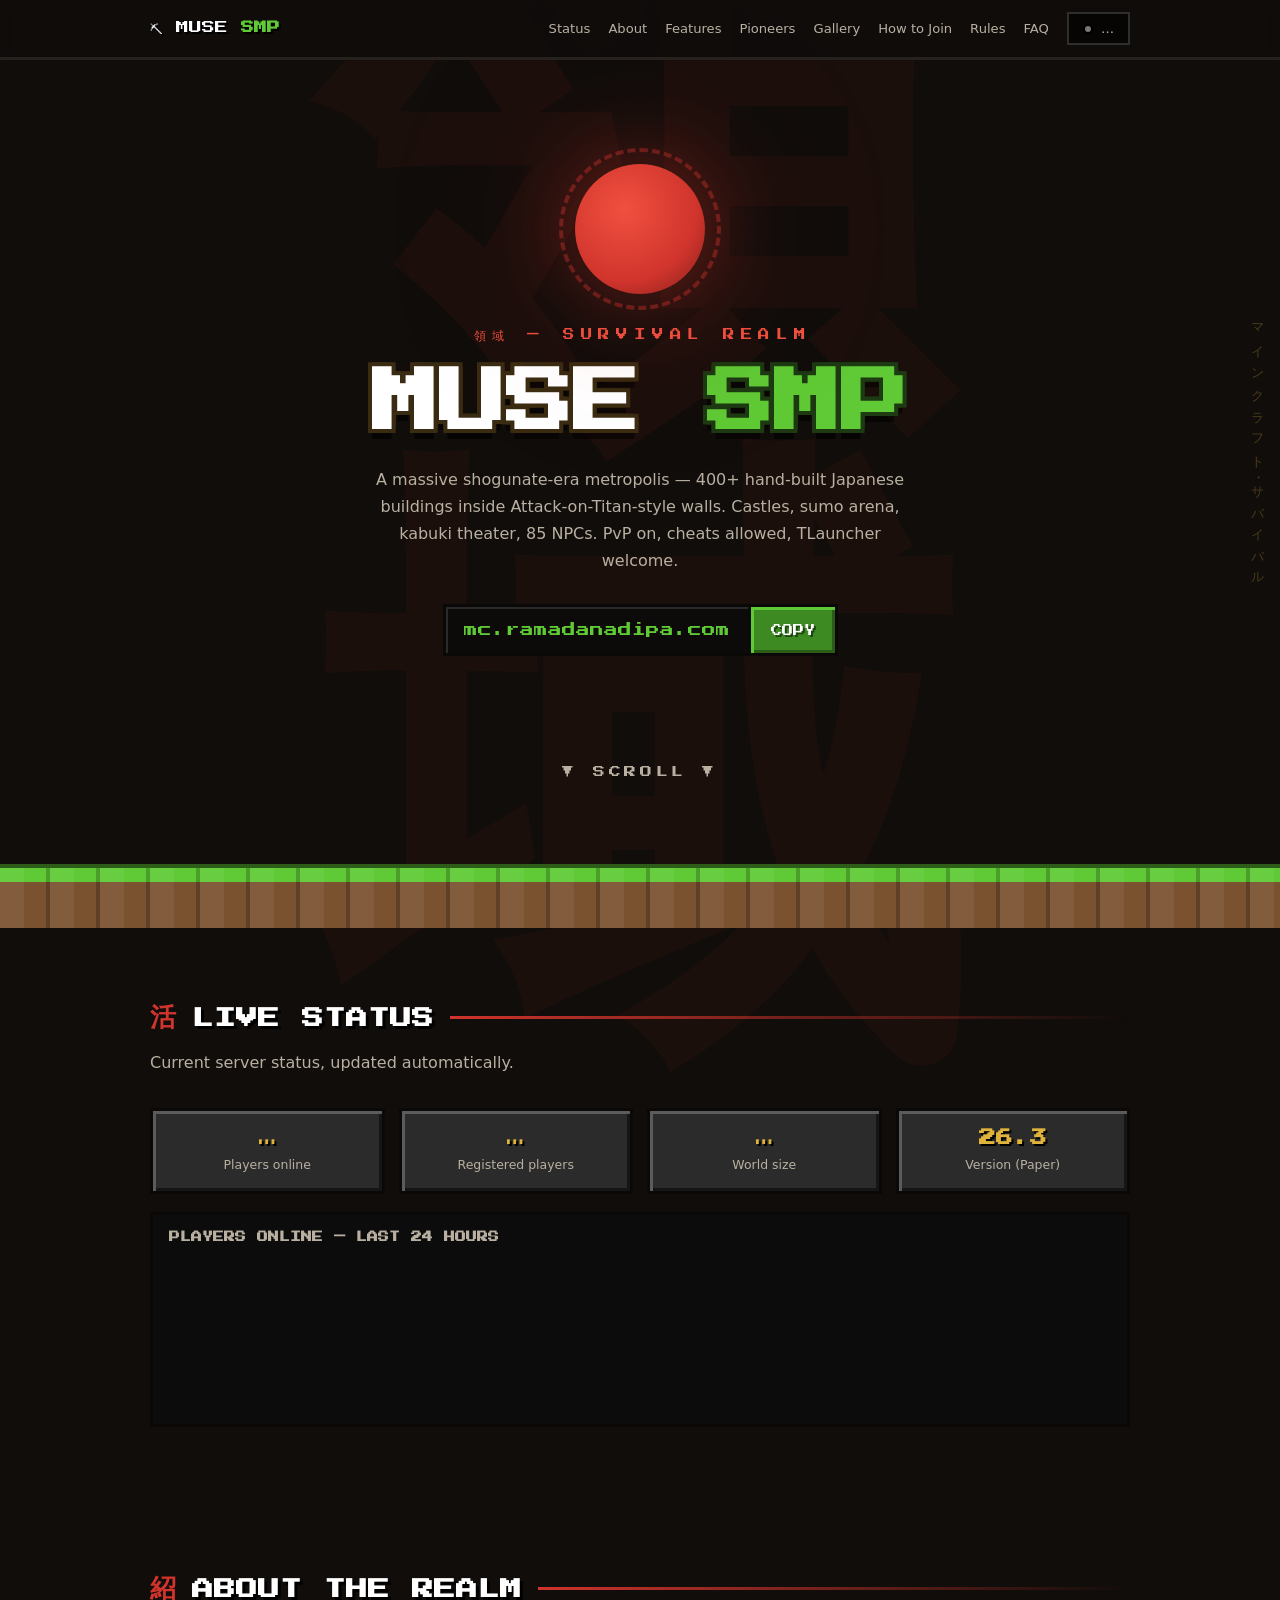
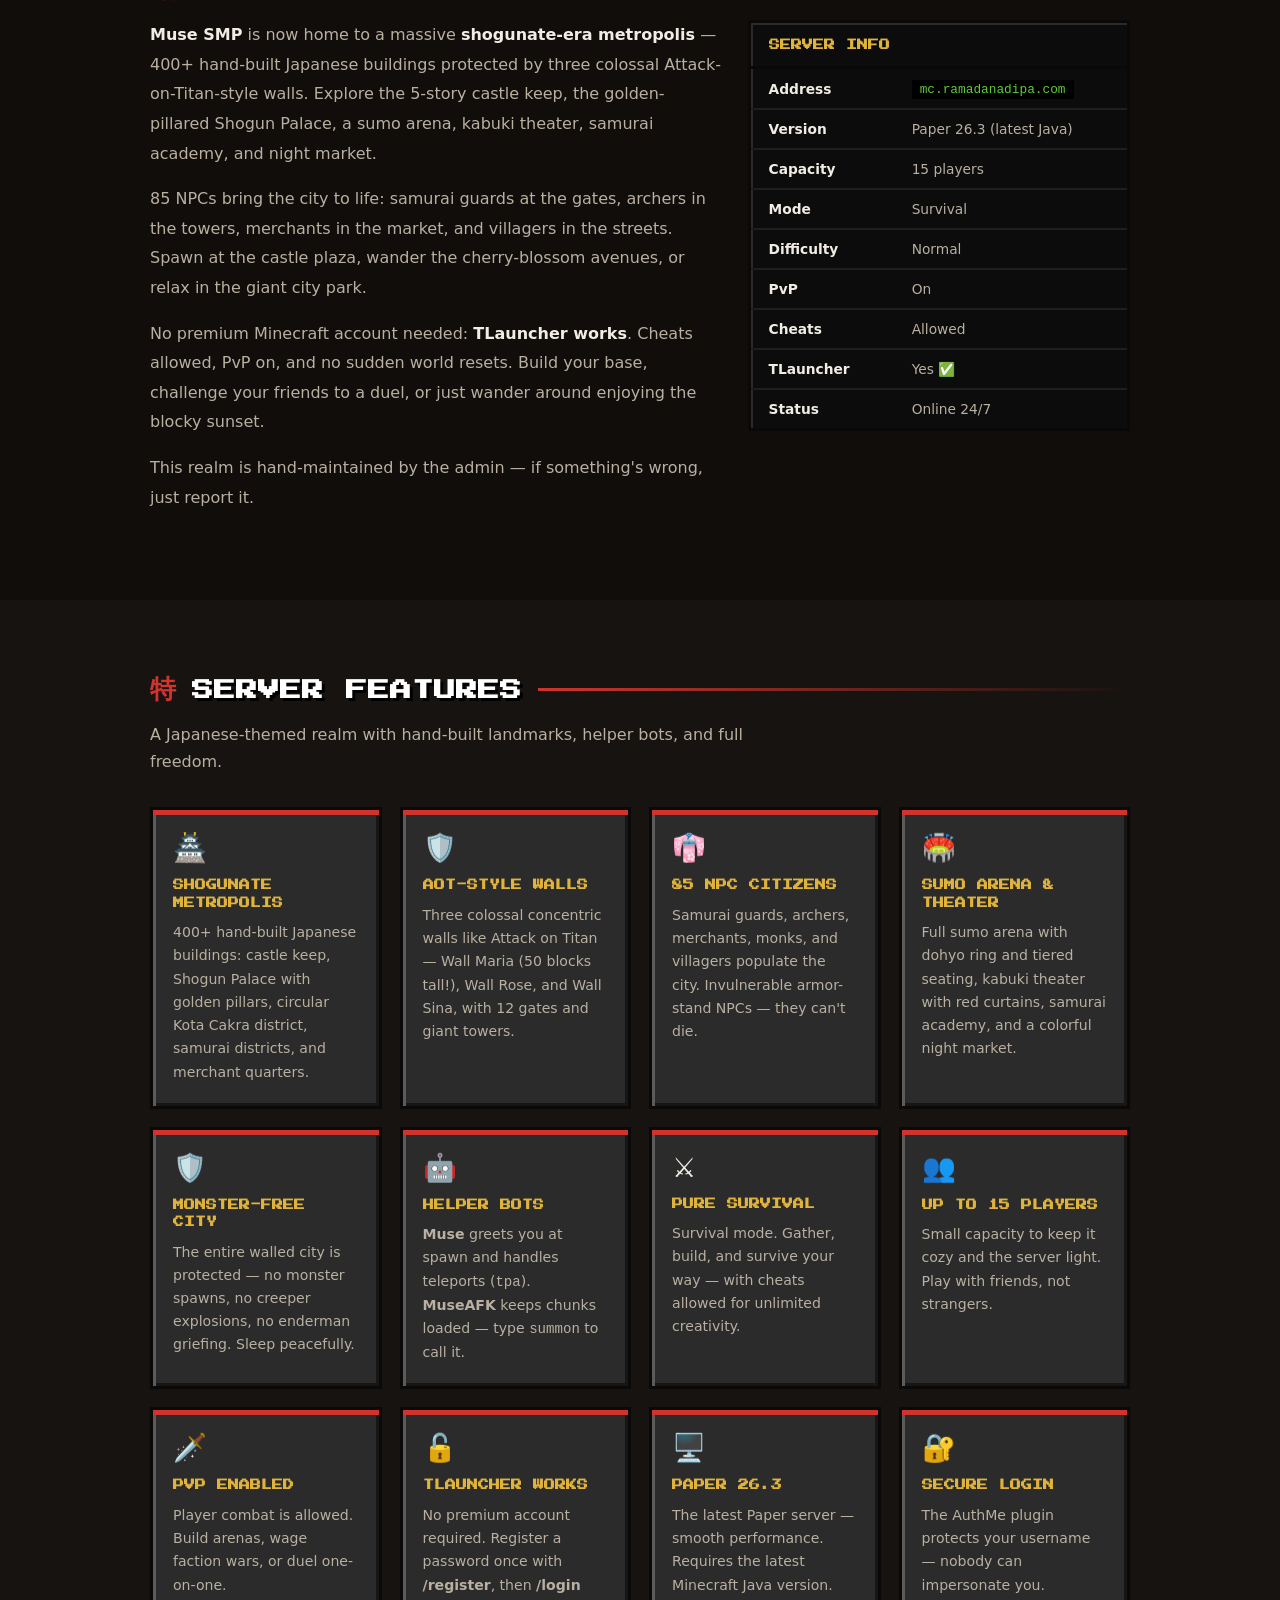
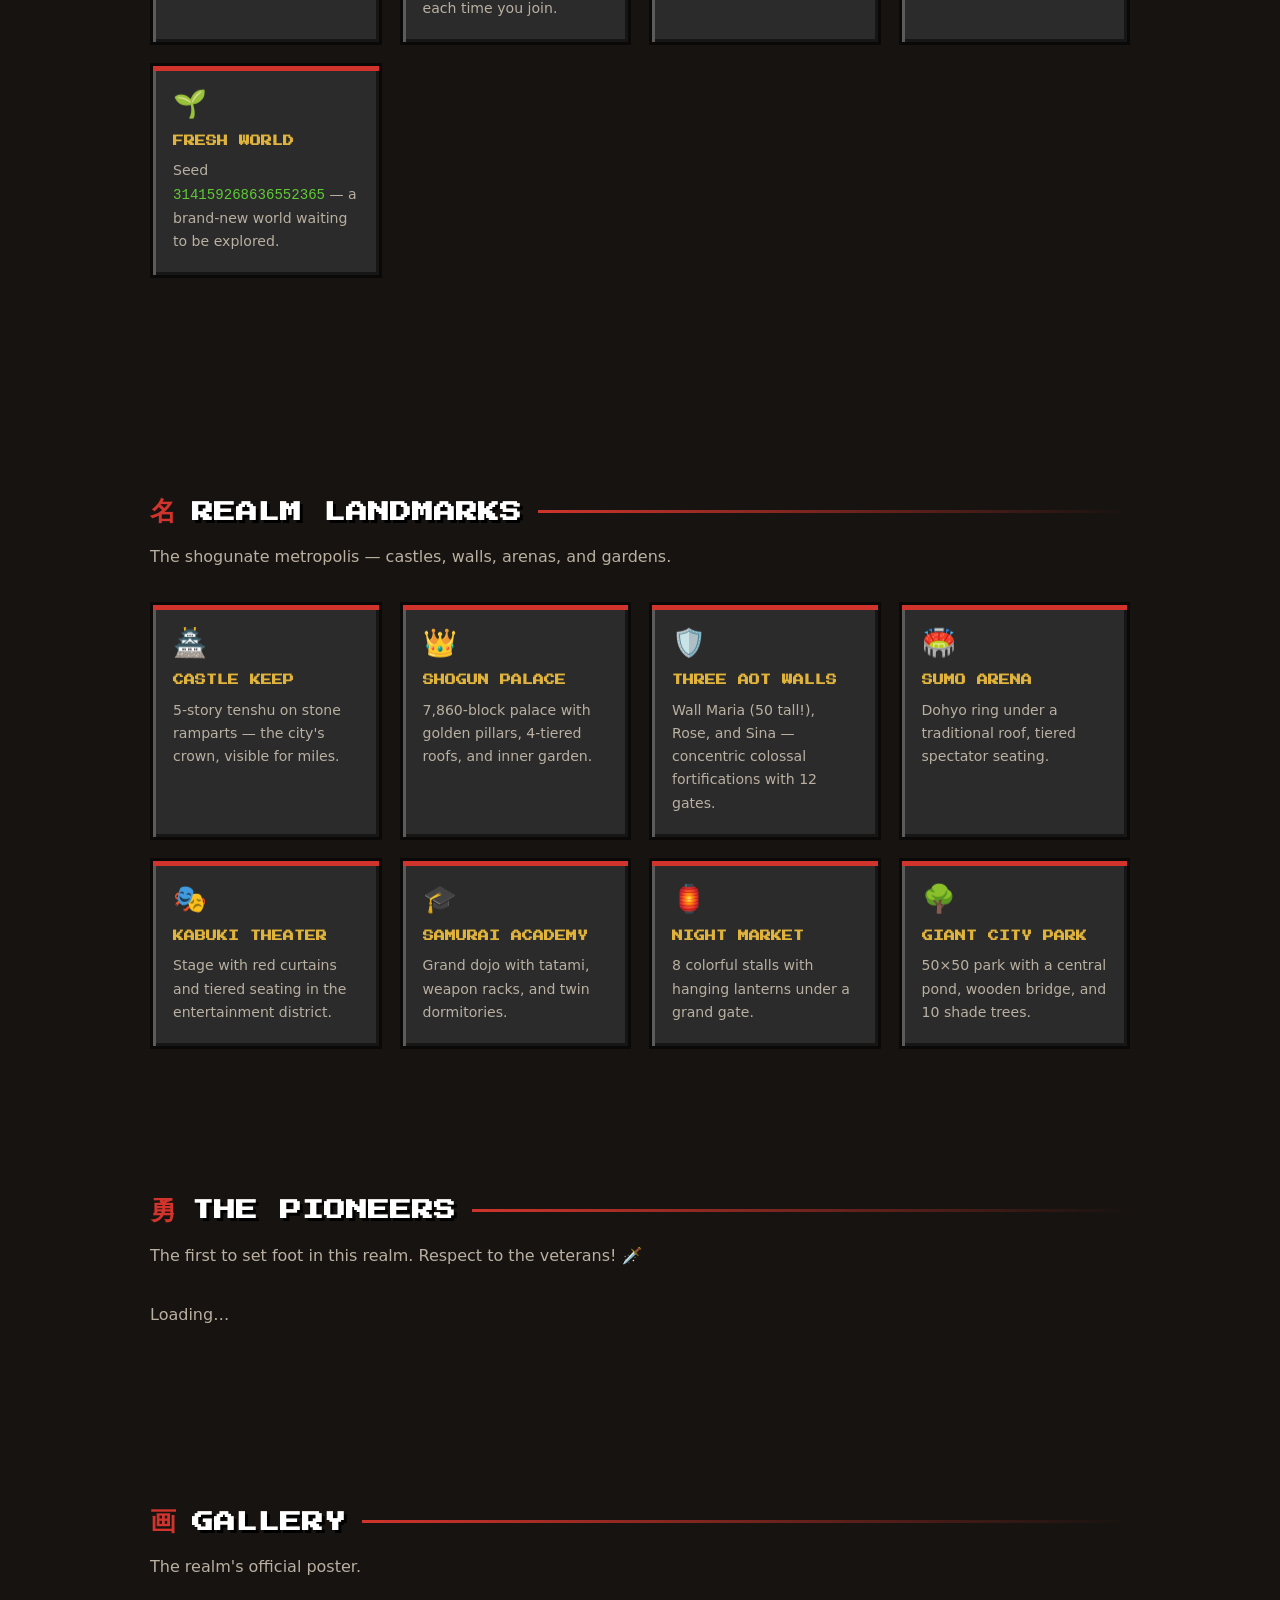
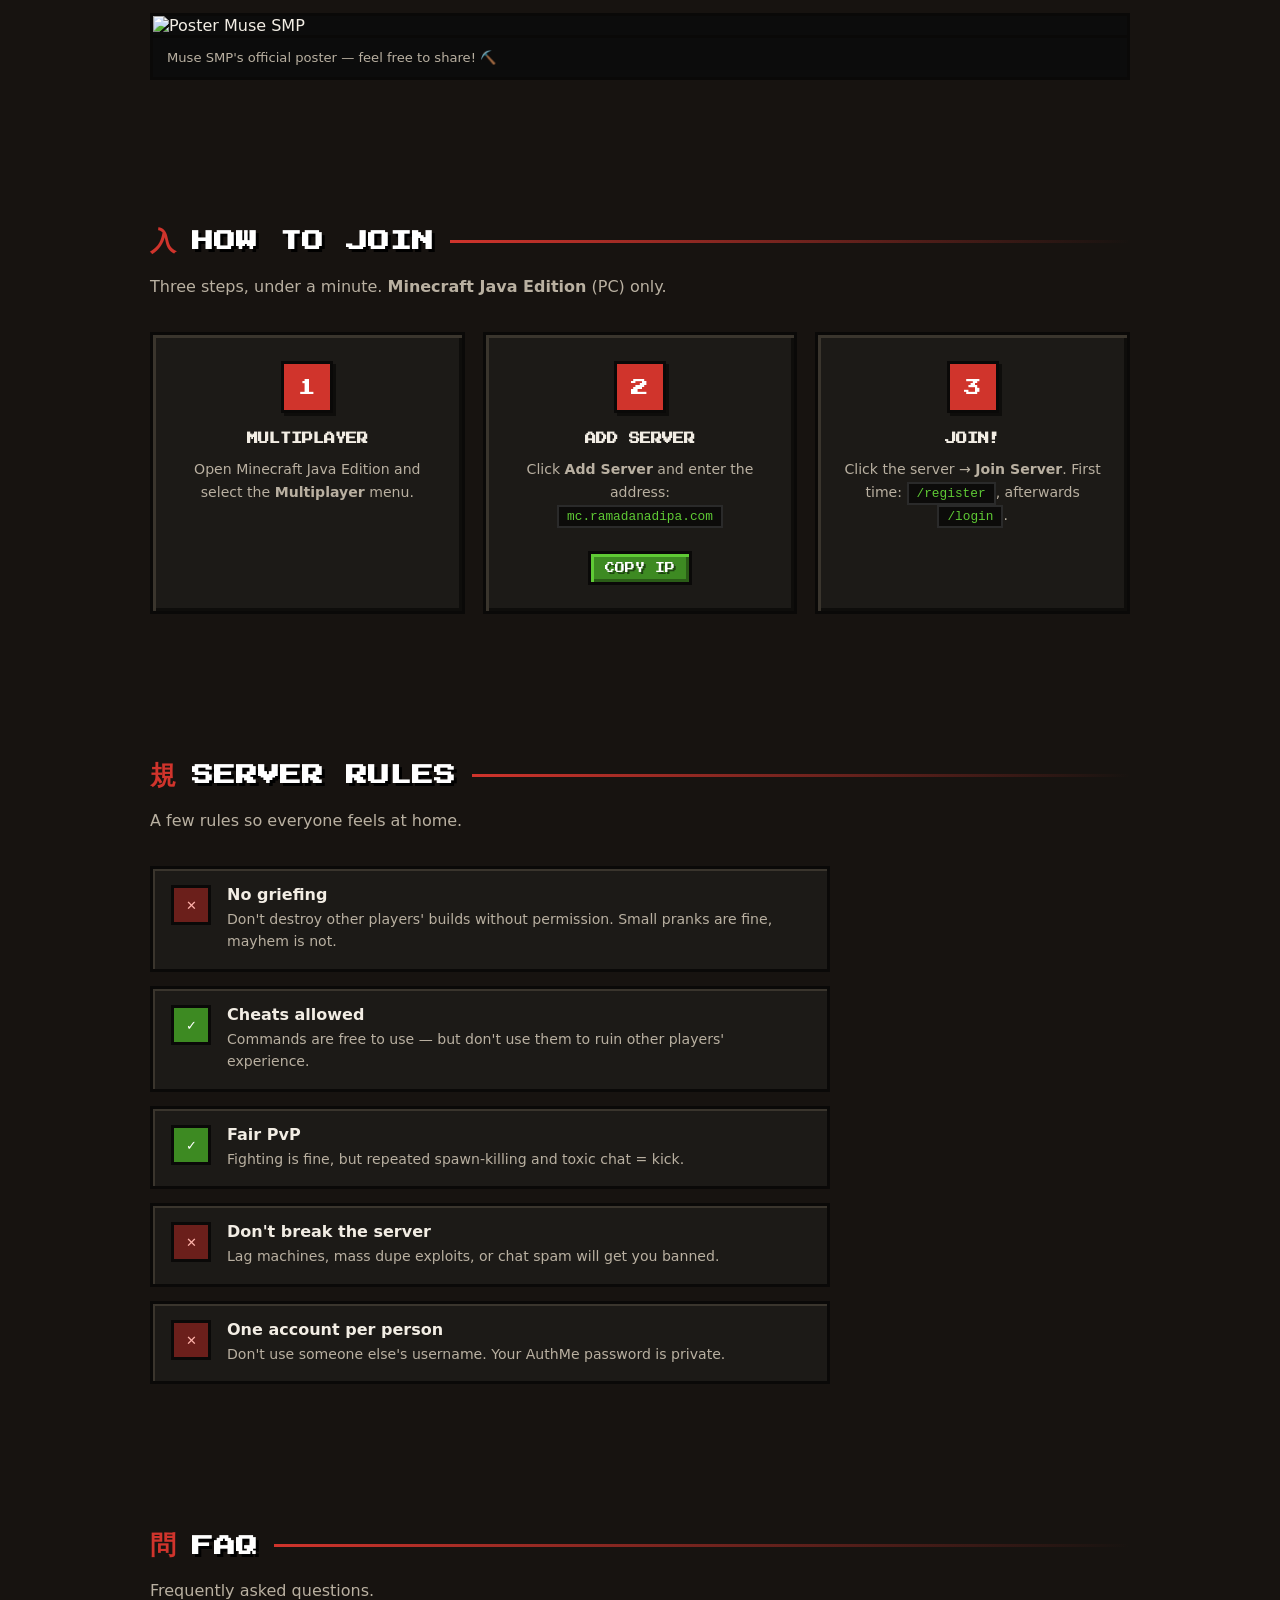
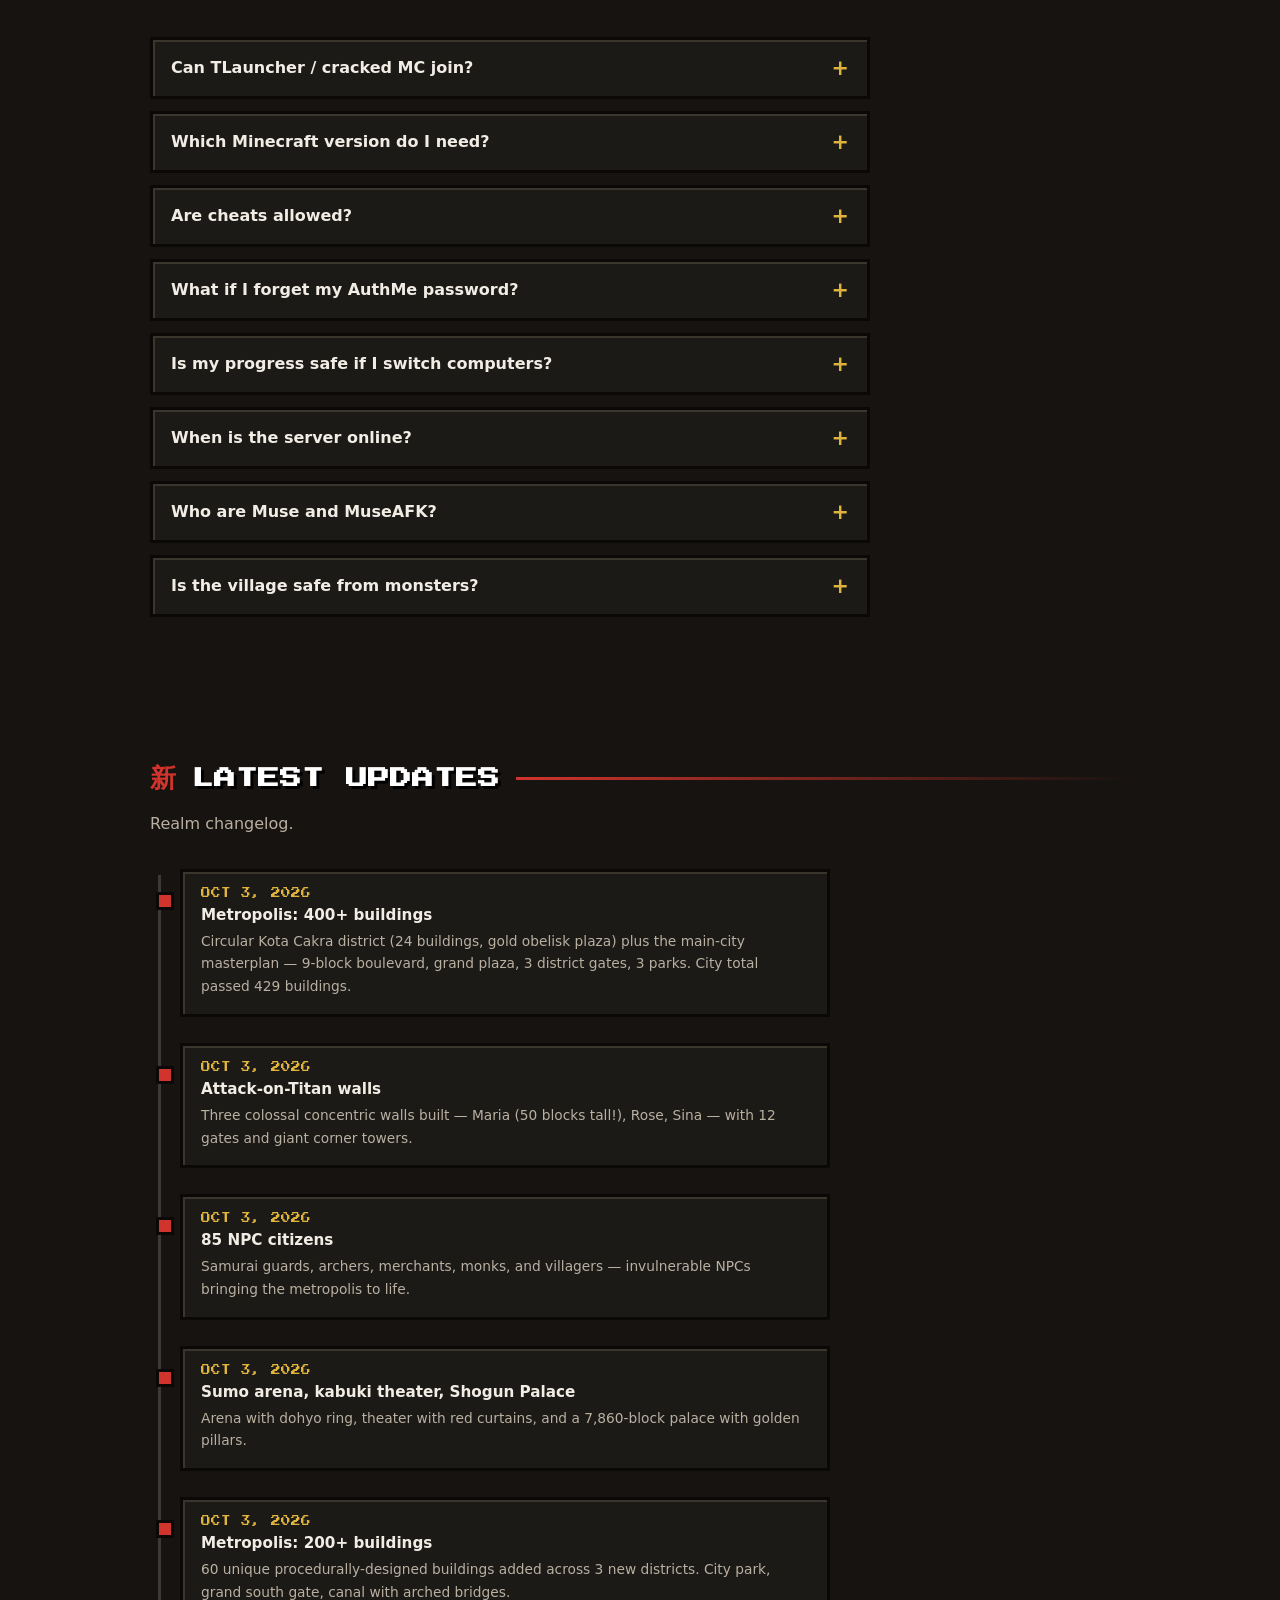
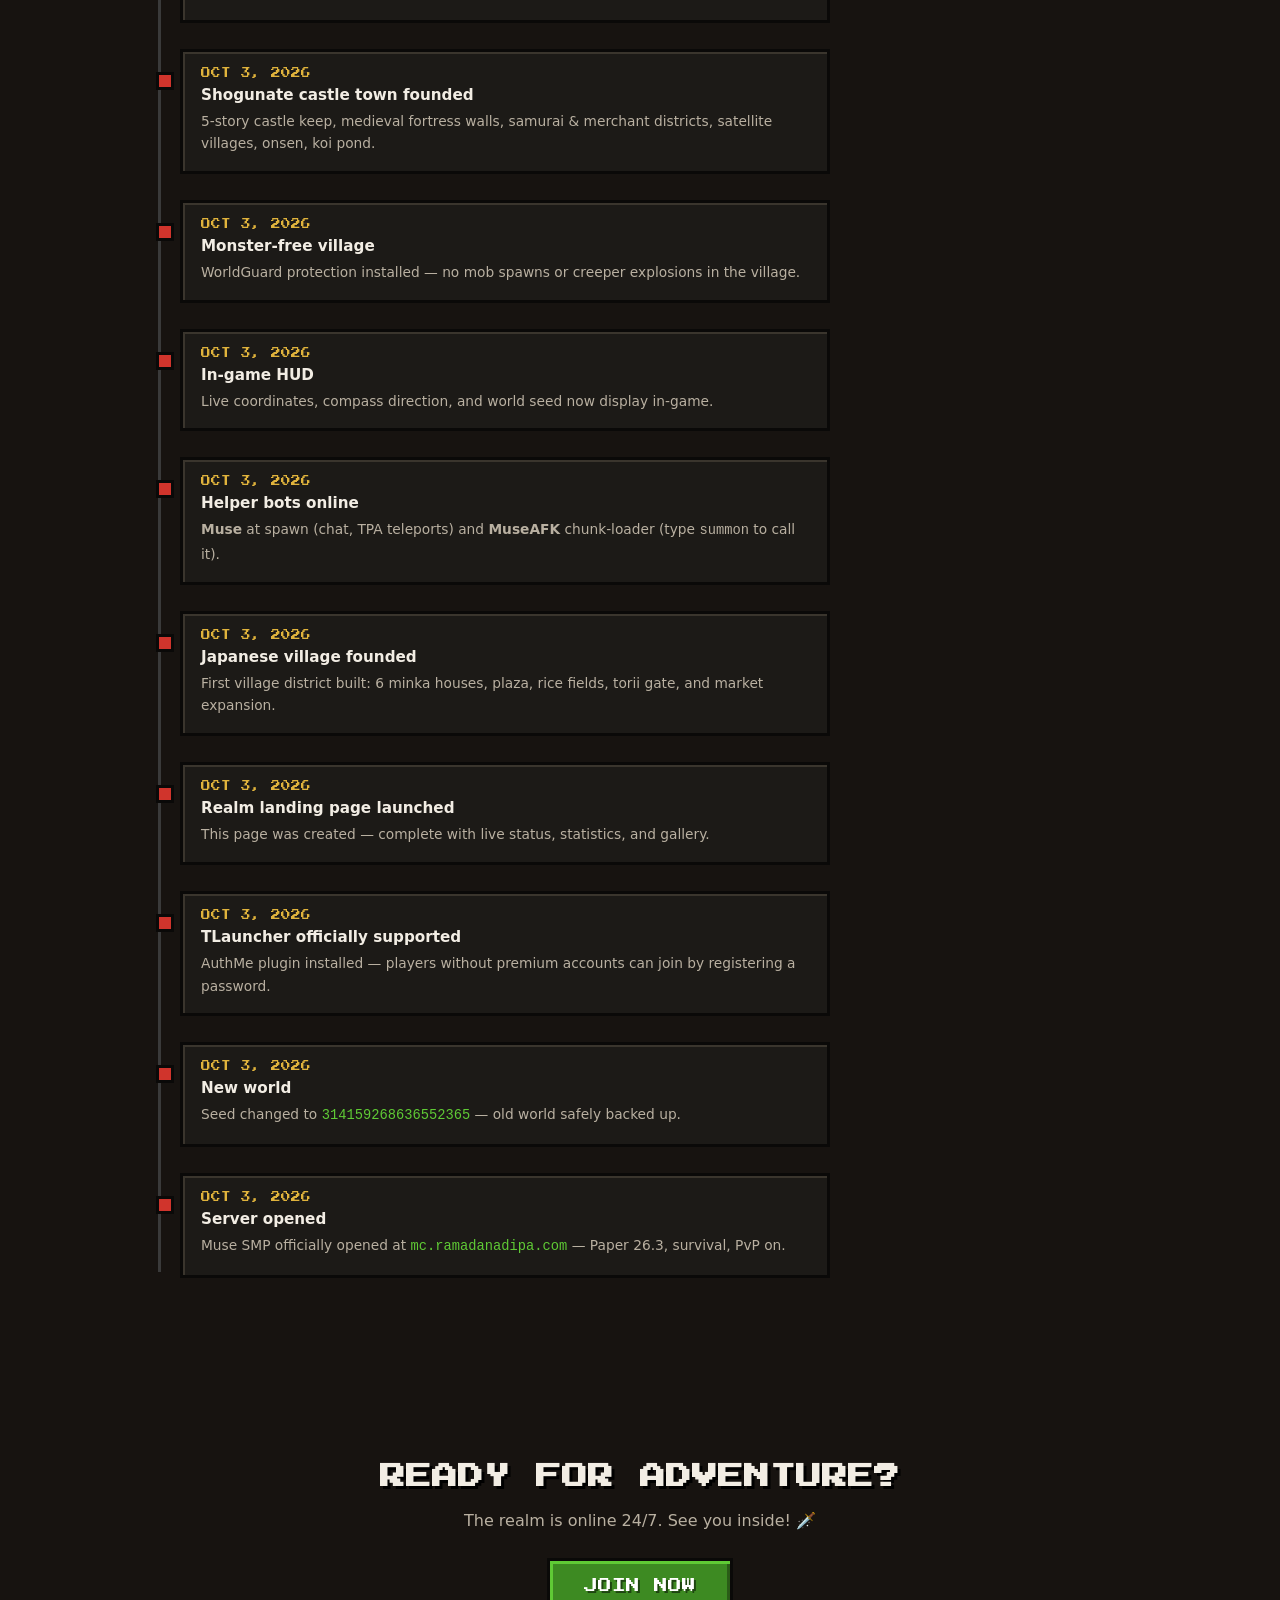
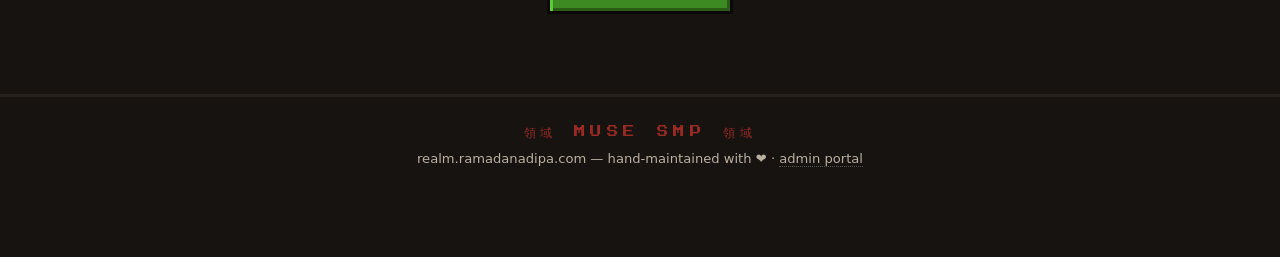
==== commit 65f116c3: "Daily backup 2026-10-04" ====
--- a/portal/static/landing.html
+++ b/portal/static/landing.html
@@ -192,7 +192,7 @@
   <div class="sun"></div>
   <p class="kicker px">領域 — SURVIVAL REALM</p>
   <h1 class="title px">MUSE <span class="g">SMP</span></h1>
-  <p class="tagline">A massive shogunate-era metropolis — 200+ hand-built Japanese buildings inside Attack-on-Titan-style walls. Castles, sumo arena, kabuki theater, 85 NPCs. PvP on, cheats allowed, TLauncher welcome.</p>
+  <p class="tagline">A massive shogunate-era metropolis — 400+ hand-built Japanese buildings inside Attack-on-Titan-style walls. Castles, sumo arena, kabuki theater, 85 NPCs. PvP on, cheats allowed, TLauncher welcome.</p>
   <div class="addr-chip">
     <code id="addr">mc.ramadanadipa.com</code>
     <button class="mc-btn green" id="copy-btn">COPY</button>
@@ -225,7 +225,7 @@
     <div class="sec-head"><span class="kanji">紹</span><h2 class="px">ABOUT THE REALM</h2><div class="line"></div></div>
     <div class="about-grid">
       <div class="about-text">
-        <p><b>Muse SMP</b> is now home to a massive <b>shogunate-era metropolis</b> — 200+ hand-built Japanese buildings protected by three colossal Attack-on-Titan-style walls. Explore the 5-story castle keep, the golden-pillared Shogun Palace, a sumo arena, kabuki theater, samurai academy, and night market.</p>
+        <p><b>Muse SMP</b> is now home to a massive <b>shogunate-era metropolis</b> — 400+ hand-built Japanese buildings protected by three colossal Attack-on-Titan-style walls. Explore the 5-story castle keep, the golden-pillared Shogun Palace, a sumo arena, kabuki theater, samurai academy, and night market.</p>
         <p>85 NPCs bring the city to life: samurai guards at the gates, archers in the towers, merchants in the market, and villagers in the streets. Spawn at the castle plaza, wander the cherry-blossom avenues, or relax in the giant city park.</p>
         <p>No premium Minecraft account needed: <b>TLauncher works</b>. Cheats allowed, PvP on, and no sudden world resets. Build your base, challenge your friends to a duel, or just wander around enjoying the blocky sunset.</p>
         <p>This realm is hand-maintained by the admin — if something's wrong, just report it.</p>
@@ -253,7 +253,7 @@
     <div class="sec-head"><span class="kanji">特</span><h2 class="px">SERVER FEATURES</h2><div class="line"></div></div>
     <p class="sec-sub">A Japanese-themed realm with hand-built landmarks, helper bots, and full freedom.</p>
     <div class="cards">
-      <div class="card"><div class="ico">🏯</div><h3>SHOGUNATE METROPOLIS</h3><p>200+ hand-built Japanese buildings: castle keep, Shogun Palace with golden pillars, 60 unique procedurally-designed townhouses, samurai districts, and merchant quarters.</p></div>
+      <div class="card"><div class="ico">🏯</div><h3>SHOGUNATE METROPOLIS</h3><p>400+ hand-built Japanese buildings: castle keep, Shogun Palace with golden pillars, circular Kota Cakra district, samurai districts, and merchant quarters.</p></div>
       <div class="card"><div class="ico">🛡️</div><h3>AOT-STYLE WALLS</h3><p>Three colossal concentric walls like Attack on Titan — Wall Maria (50 blocks tall!), Wall Rose, and Wall Sina, with 12 gates and giant towers.</p></div>
       <div class="card"><div class="ico">👘</div><h3>85 NPC CITIZENS</h3><p>Samurai guards, archers, merchants, monks, and villagers populate the city. Invulnerable armor-stand NPCs — they can't die.</p></div>
       <div class="card"><div class="ico">🏟️</div><h3>SUMO ARENA & THEATER</h3><p>Full sumo arena with dohyo ring and tiered seating, kabuki theater with red curtains, samurai academy, and a colorful night market.</p></div>
@@ -358,6 +358,7 @@
     <div class="sec-head"><span class="kanji">新</span><h2 class="px">LATEST UPDATES</h2><div class="line"></div></div>
     <p class="sec-sub">Realm changelog.</p>
     <div class="timeline">
+      <div class="tl-item"><div class="date">OCT 3, 2026</div><h3>Metropolis: 400+ buildings</h3><p>Circular Kota Cakra district (24 buildings, gold obelisk plaza) plus the main-city masterplan — 9-block boulevard, grand plaza, 3 district gates, 3 parks. City total passed 429 buildings.</p></div>
       <div class="tl-item"><div class="date">OCT 3, 2026</div><h3>Attack-on-Titan walls</h3><p>Three colossal concentric walls built — Maria (50 blocks tall!), Rose, Sina — with 12 gates and giant corner towers.</p></div>
       <div class="tl-item"><div class="date">OCT 3, 2026</div><h3>85 NPC citizens</h3><p>Samurai guards, archers, merchants, monks, and villagers — invulnerable NPCs bringing the metropolis to life.</p></div>
       <div class="tl-item"><div class="date">OCT 3, 2026</div><h3>Sumo arena, kabuki theater, Shogun Palace</h3><p>Arena with dohyo ring, theater with red curtains, and a 7,860-block palace with golden pillars.</p></div>
